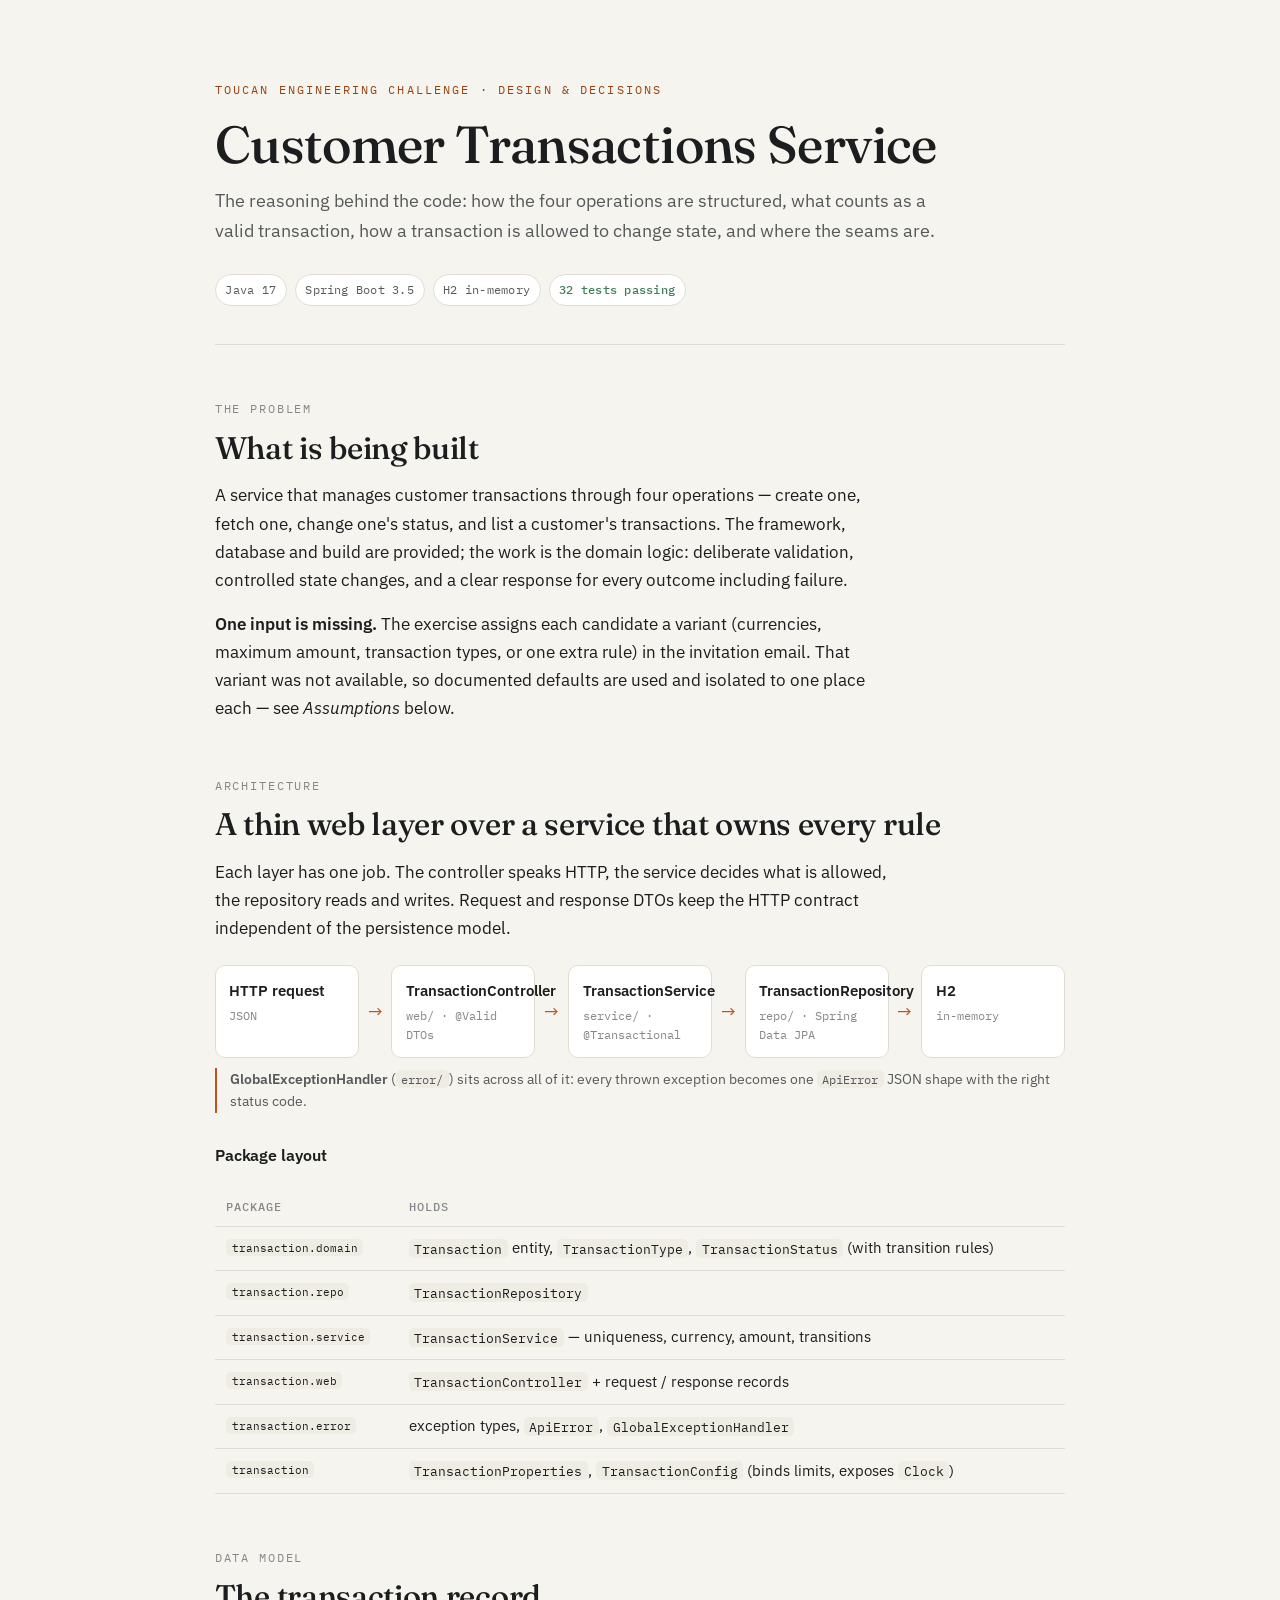
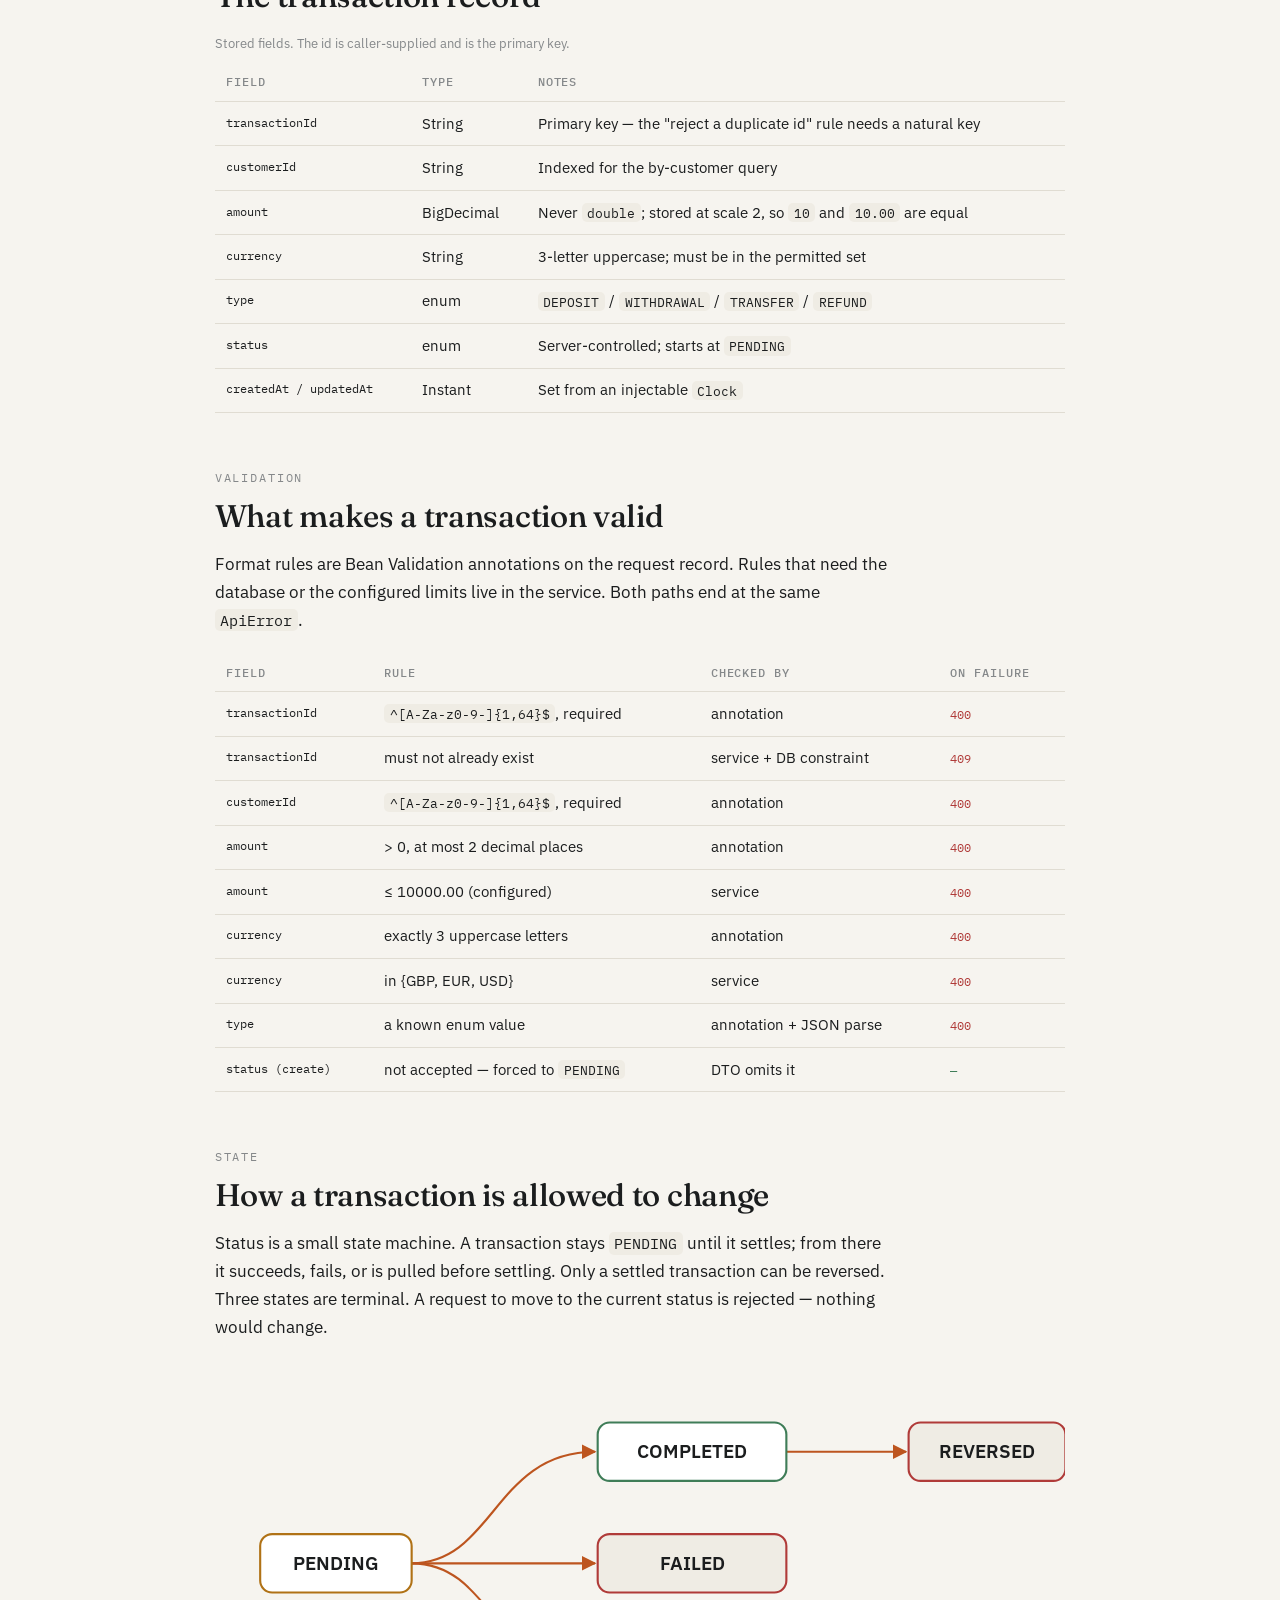
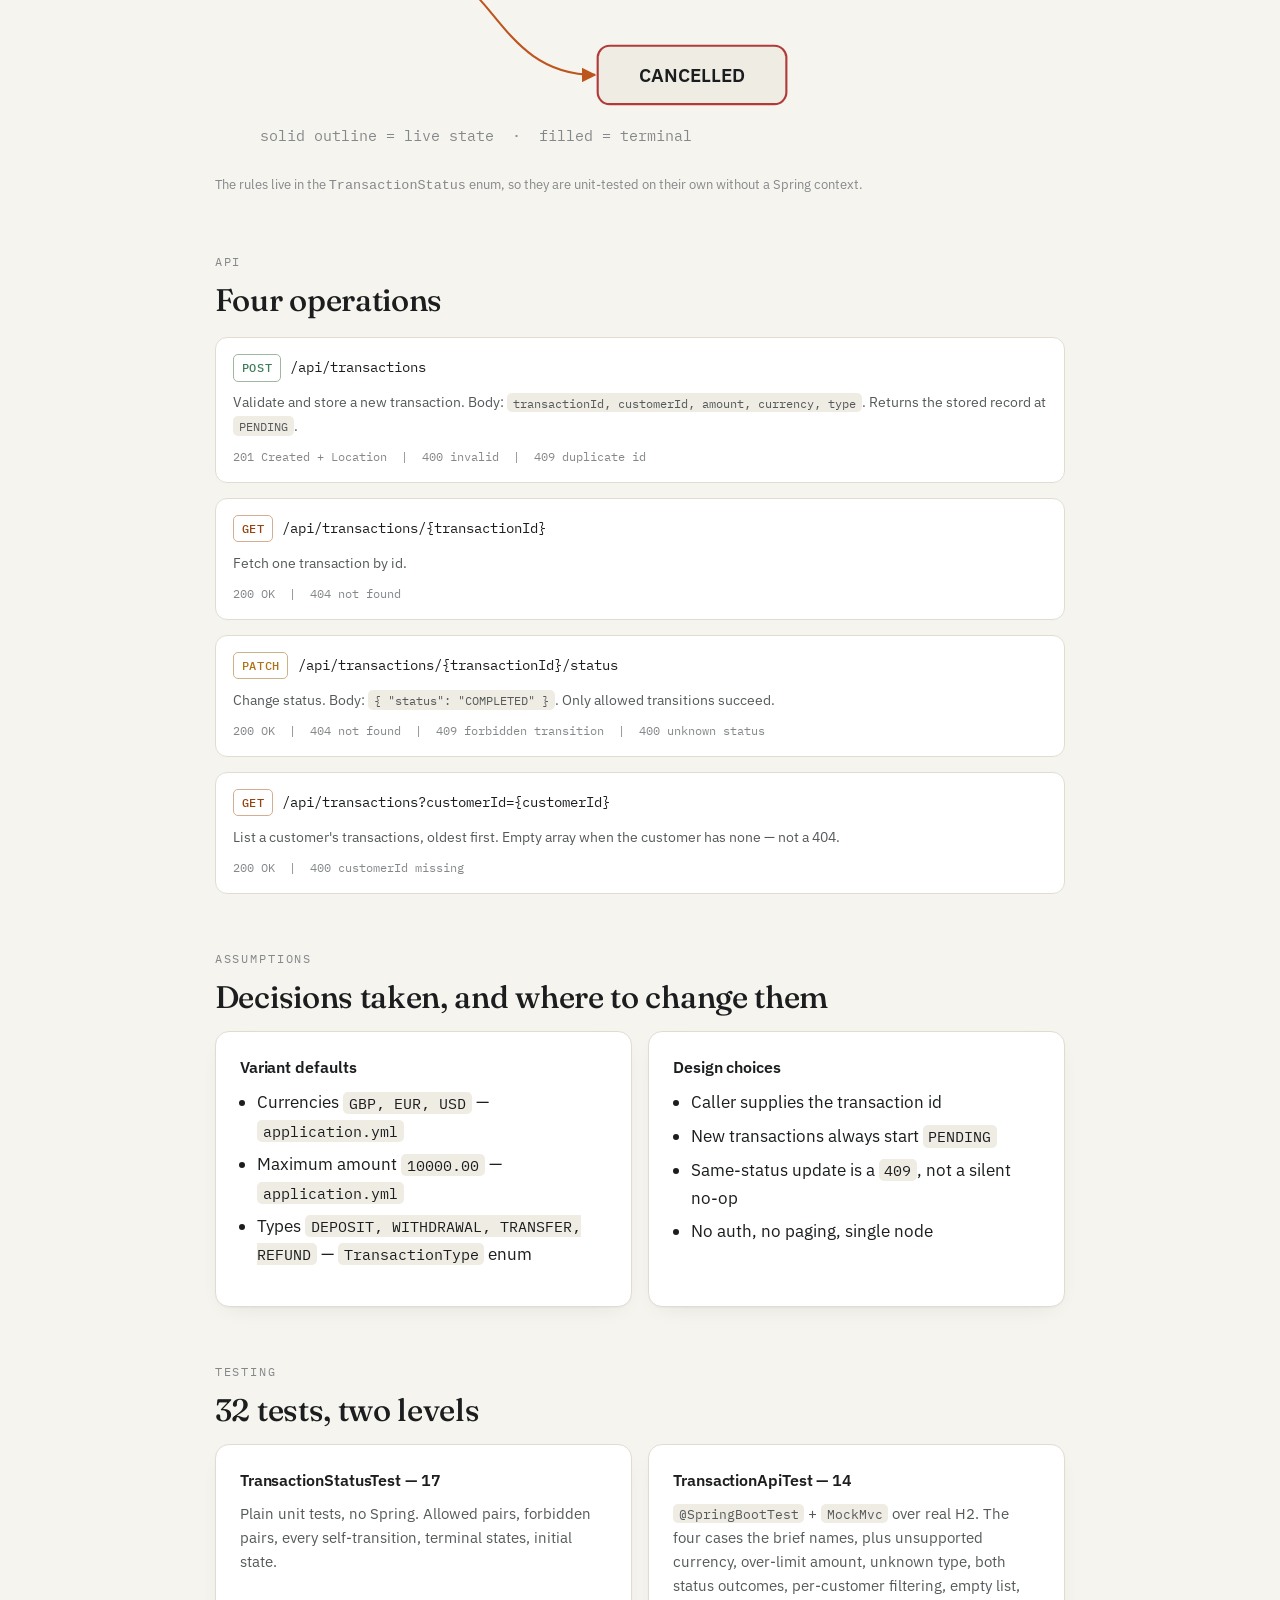
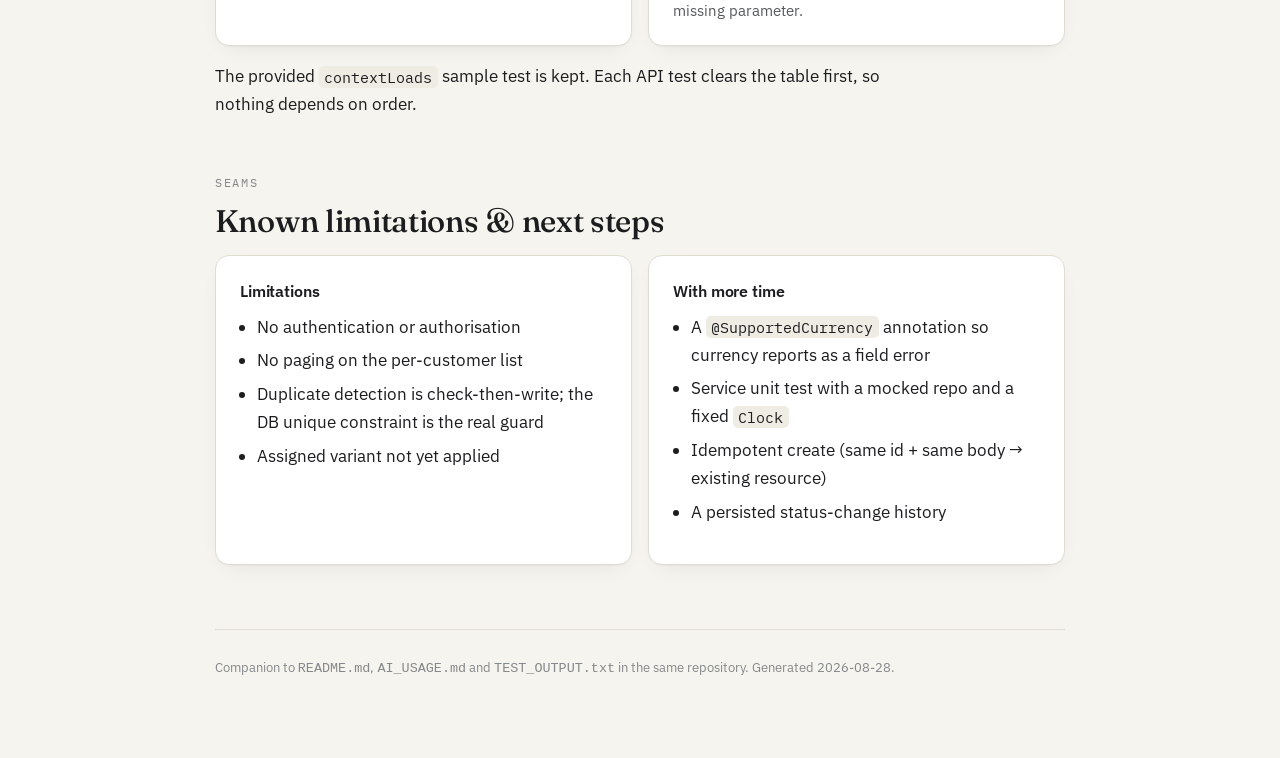
==== docs/design.html @ c04d8a2d "docs: README, AI usage disclosure, test output and design summary page Co-Authored-By: Claude Sonnet" ====
<!doctype html>
<html lang="en">
<head>
<meta charset="utf-8">
<meta name="viewport" content="width=device-width, initial-scale=1">
<title>Transactions Service Design</title>
<link rel="preconnect" href="https://fonts.googleapis.com">
<link rel="preconnect" href="https://fonts.gstatic.com" crossorigin>
<link rel="stylesheet" href="https://fonts.googleapis.com/css2?family=Fraunces:opsz,wght@9..144,400;9..144,500;9..144,600&family=IBM+Plex+Mono:wght@400;500&family=IBM+Plex+Sans:wght@400;500;600&display=swap">
<style>
  :root {
    --ground: #f6f4ef;
    --surface: #ffffff;
    --surface-sunk: #efece4;
    --ink: #1b1d1e;
    --ink-soft: #55595a;
    --ink-faint: #85888a;
    --hairline: #e0dcd2;
    --accent: #bd551f;
    --accent-ink: #97430f;
    --ok: #3f7d58;
    --warn: #b07216;
    --bad: #b03b39;
    --shadow: 0 1px 2px rgba(27, 29, 30, .04), 0 8px 24px -12px rgba(27, 29, 30, .12);
  }
  @media (prefers-color-scheme: dark) {
    :root:not([data-theme="light"]) {
      --ground: #151719;
      --surface: #1d2023;
      --surface-sunk: #212528;
      --ink: #e9e6e0;
      --ink-soft: #b0aca4;
      --ink-faint: #7f8286;
      --hairline: #2f3438;
      --accent: #e07a45;
      --accent-ink: #e69268;
      --ok: #6fb08a;
      --warn: #d3a24e;
      --bad: #d97572;
      --shadow: 0 1px 2px rgba(0, 0, 0, .3), 0 10px 30px -14px rgba(0, 0, 0, .5);
    }
  }
  :root[data-theme="dark"] {
    --ground: #151719;
    --surface: #1d2023;
    --surface-sunk: #212528;
    --ink: #e9e6e0;
    --ink-soft: #b0aca4;
    --ink-faint: #7f8286;
    --hairline: #2f3438;
    --accent: #e07a45;
    --accent-ink: #e69268;
    --ok: #6fb08a;
    --warn: #d3a24e;
    --bad: #d97572;
    --shadow: 0 1px 2px rgba(0, 0, 0, .3), 0 10px 30px -14px rgba(0, 0, 0, .5);
  }

  * { box-sizing: border-box; }
  html { -webkit-text-size-adjust: 100%; }
  body {
    margin: 0;
    background: var(--ground);
    color: var(--ink);
    font-family: "IBM Plex Sans", ui-sans-serif, system-ui, sans-serif;
    font-size: 17px;
    line-height: 1.65;
    -webkit-font-smoothing: antialiased;
  }

  .wrap { max-width: 940px; margin: 0 auto; padding: clamp(2rem, 1rem + 5vw, 5.5rem) clamp(1.1rem, .4rem + 3vw, 3rem) 5rem; }
  .measure { max-width: 68ch; }

  header.masthead { border-bottom: 1px solid var(--hairline); padding-bottom: 2.4rem; margin-bottom: 3rem; }
  .kicker {
    font-family: "IBM Plex Mono", ui-monospace, monospace;
    font-size: .74rem; letter-spacing: .18em; text-transform: uppercase;
    color: var(--accent-ink); margin: 0 0 1rem;
  }
  h1 {
    font-family: "Fraunces", Georgia, "Times New Roman", serif;
    font-weight: 500; font-optical-sizing: auto;
    font-size: clamp(2.1rem, 1.4rem + 3vw, 3.25rem);
    line-height: 1.08; letter-spacing: -.012em; text-wrap: balance;
    margin: 0 0 .9rem;
  }
  .standfirst { font-size: 1.12rem; color: var(--ink-soft); margin: 0; }

  .chips { display: flex; flex-wrap: wrap; gap: .5rem; margin-top: 1.8rem; }
  .chip {
    font-family: "IBM Plex Mono", ui-monospace, monospace;
    font-size: .76rem; letter-spacing: .02em;
    padding: .3rem .6rem; border: 1px solid var(--hairline); border-radius: 999px;
    color: var(--ink-soft); background: var(--surface);
  }
  .chip strong { color: var(--ok); font-weight: 500; }

  section { margin-top: 3.4rem; }
  .eyebrow {
    font-family: "IBM Plex Mono", ui-monospace, monospace;
    font-size: .72rem; letter-spacing: .16em; text-transform: uppercase;
    color: var(--ink-faint); margin: 0 0 .7rem;
  }
  h2 {
    font-family: "Fraunces", Georgia, serif; font-weight: 500;
    font-size: clamp(1.5rem, 1.2rem + 1.2vw, 1.95rem); line-height: 1.15;
    letter-spacing: -.01em; text-wrap: balance; margin: 0 0 1rem;
  }
  h3 {
    font-size: 1rem; font-weight: 600; margin: 1.8rem 0 .5rem;
    letter-spacing: -.005em;
  }
  p { margin: 0 0 1rem; }
  a { color: var(--accent-ink); text-underline-offset: 2px; }
  strong { font-weight: 600; }

  .card {
    background: var(--surface); border: 1px solid var(--hairline);
    border-radius: 14px; padding: 1.4rem 1.5rem; box-shadow: var(--shadow);
  }
  .grid { display: grid; gap: 1rem; }
  @media (min-width: 620px) { .grid.two { grid-template-columns: 1fr 1fr; } }

  /* flow diagram */
  .flow { display: flex; flex-wrap: wrap; align-items: stretch; gap: .55rem; margin: 1.4rem 0 .4rem; }
  .flow .node {
    flex: 1 1 130px; background: var(--surface); border: 1px solid var(--hairline);
    border-radius: 10px; padding: .8rem .85rem; min-width: 0;
  }
  .flow .node .n-label { font-weight: 600; font-size: .93rem; }
  .flow .node .n-sub {
    font-family: "IBM Plex Mono", monospace; font-size: .72rem;
    color: var(--ink-faint); margin-top: .2rem; word-break: break-word;
  }
  .flow .arrow { align-self: center; color: var(--accent); font-size: 1.1rem; flex: 0 0 auto; }
  .aside-note {
    margin-top: .6rem; font-size: .86rem; color: var(--ink-soft);
    border-left: 2px solid var(--accent); padding-left: .8rem;
  }

  figure { margin: 1.4rem 0 0; }
  figcaption { font-size: .84rem; color: var(--ink-faint); margin-top: .7rem; }
  .diagram-scroll { overflow-x: auto; }
  svg.diagram { display: block; width: 100%; min-width: 520px; height: auto; }
  svg.diagram text {
    font-family: "IBM Plex Sans", sans-serif; fill: var(--ink);
  }
  svg.diagram .mono {
    font-family: "IBM Plex Mono", monospace; fill: var(--ink-faint); font-size: 11px;
  }

  .tbl-scroll { overflow-x: auto; margin: 1.2rem 0; }
  table { border-collapse: collapse; width: 100%; font-size: .92rem; min-width: 460px; }
  caption { text-align: left; color: var(--ink-faint); font-size: .82rem; margin-bottom: .5rem; }
  th, td { text-align: left; padding: .6rem .7rem; border-bottom: 1px solid var(--hairline); vertical-align: top; }
  thead th {
    font-family: "IBM Plex Mono", monospace; font-size: .72rem; letter-spacing: .08em;
    text-transform: uppercase; color: var(--ink-faint); font-weight: 500;
  }
  td code, p code, li code {
    font-family: "IBM Plex Mono", monospace; font-size: .86em;
    background: var(--surface-sunk); padding: .1rem .35rem; border-radius: 5px;
  }
  .tag { font-family: "IBM Plex Mono", monospace; font-size: .78rem; white-space: nowrap; }
  .tag.ok { color: var(--ok); }
  .tag.warn { color: var(--warn); }
  .tag.bad { color: var(--bad); }

  .endpoints { display: grid; gap: .9rem; margin-top: 1.2rem; }
  .endpoint { background: var(--surface); border: 1px solid var(--hairline); border-radius: 12px; padding: 1rem 1.1rem; }
  .endpoint .line { display: flex; align-items: baseline; gap: .6rem; flex-wrap: wrap; }
  .method {
    font-family: "IBM Plex Mono", monospace; font-size: .72rem; font-weight: 500;
    letter-spacing: .06em; padding: .2rem .45rem; border-radius: 5px;
    border: 1px solid var(--hairline); color: var(--ink-soft);
  }
  .method.post { color: var(--ok); border-color: color-mix(in srgb, var(--ok) 40%, var(--hairline)); }
  .method.get { color: var(--accent-ink); border-color: color-mix(in srgb, var(--accent) 35%, var(--hairline)); }
  .method.patch { color: var(--warn); border-color: color-mix(in srgb, var(--warn) 40%, var(--hairline)); }
  .path { font-family: "IBM Plex Mono", monospace; font-size: .9rem; }
  .endpoint p { margin: .55rem 0 0; font-size: .9rem; color: var(--ink-soft); }
  .codes { margin-top: .5rem; font-family: "IBM Plex Mono", monospace; font-size: .78rem; color: var(--ink-faint); }

  ul.clean { margin: .4rem 0 1rem; padding-left: 1.1rem; }
  ul.clean li { margin: .35rem 0; }

  footer { margin-top: 4rem; padding-top: 1.6rem; border-top: 1px solid var(--hairline); font-size: .84rem; color: var(--ink-faint); }

  @media (prefers-reduced-motion: no-preference) {
    section, header.masthead > * { animation: rise .5s cubic-bezier(.2, .7, .3, 1) both; }
    header.masthead > *:nth-child(2) { animation-delay: .04s; }
    header.masthead > *:nth-child(3) { animation-delay: .08s; }
    header.masthead > *:nth-child(4) { animation-delay: .12s; }
    @keyframes rise { from { opacity: 0; transform: translateY(8px); } to { opacity: 1; transform: none; } }
  }
</style>
</head>
<body>
<div class="wrap">

  <header class="masthead">
    <p class="kicker">Toucan Engineering Challenge &middot; Design &amp; decisions</p>
    <h1>Customer Transactions Service</h1>
    <p class="standfirst measure">The reasoning behind the code: how the four operations are structured, what counts as a valid transaction, how a transaction is allowed to change state, and where the seams are.</p>
    <div class="chips">
      <span class="chip">Java 17</span>
      <span class="chip">Spring Boot 3.5</span>
      <span class="chip">H2 in-memory</span>
      <span class="chip"><strong>32 tests passing</strong></span>
    </div>
  </header>

  <section>
    <p class="eyebrow">The problem</p>
    <h2>What is being built</h2>
    <p class="measure">A service that manages customer transactions through four operations &mdash; create one, fetch one, change one's status, and list a customer's transactions. The framework, database and build are provided; the work is the domain logic: deliberate validation, controlled state changes, and a clear response for every outcome including failure.</p>
    <p class="measure"><strong>One input is missing.</strong> The exercise assigns each candidate a variant (currencies, maximum amount, transaction types, or one extra rule) in the invitation email. That variant was not available, so documented defaults are used and isolated to one place each &mdash; see <em>Assumptions</em> below.</p>
  </section>

  <section>
    <p class="eyebrow">Architecture</p>
    <h2>A thin web layer over a service that owns every rule</h2>
    <p class="measure">Each layer has one job. The controller speaks HTTP, the service decides what is allowed, the repository reads and writes. Request and response DTOs keep the HTTP contract independent of the persistence model.</p>

    <div class="flow">
      <div class="node"><div class="n-label">HTTP request</div><div class="n-sub">JSON</div></div>
      <div class="arrow">&rarr;</div>
      <div class="node"><div class="n-label">TransactionController</div><div class="n-sub">web/ &middot; @Valid DTOs</div></div>
      <div class="arrow">&rarr;</div>
      <div class="node"><div class="n-label">TransactionService</div><div class="n-sub">service/ &middot; @Transactional</div></div>
      <div class="arrow">&rarr;</div>
      <div class="node"><div class="n-label">TransactionRepository</div><div class="n-sub">repo/ &middot; Spring Data JPA</div></div>
      <div class="arrow">&rarr;</div>
      <div class="node"><div class="n-label">H2</div><div class="n-sub">in-memory</div></div>
    </div>
    <p class="aside-note"><strong>GlobalExceptionHandler</strong> (<code>error/</code>) sits across all of it: every thrown exception becomes one <code>ApiError</code> JSON shape with the right status code.</p>

    <h3>Package layout</h3>
    <div class="tbl-scroll">
      <table>
        <thead><tr><th>Package</th><th>Holds</th></tr></thead>
        <tbody>
          <tr><td class="tag"><code>transaction.domain</code></td><td><code>Transaction</code> entity, <code>TransactionType</code>, <code>TransactionStatus</code> (with transition rules)</td></tr>
          <tr><td class="tag"><code>transaction.repo</code></td><td><code>TransactionRepository</code></td></tr>
          <tr><td class="tag"><code>transaction.service</code></td><td><code>TransactionService</code> &mdash; uniqueness, currency, amount, transitions</td></tr>
          <tr><td class="tag"><code>transaction.web</code></td><td><code>TransactionController</code> + request / response records</td></tr>
          <tr><td class="tag"><code>transaction.error</code></td><td>exception types, <code>ApiError</code>, <code>GlobalExceptionHandler</code></td></tr>
          <tr><td class="tag"><code>transaction</code></td><td><code>TransactionProperties</code>, <code>TransactionConfig</code> (binds limits, exposes <code>Clock</code>)</td></tr>
        </tbody>
      </table>
    </div>
  </section>

  <section>
    <p class="eyebrow">Data model</p>
    <h2>The transaction record</h2>
    <div class="tbl-scroll">
      <table>
        <caption>Stored fields. The id is caller-supplied and is the primary key.</caption>
        <thead><tr><th>Field</th><th>Type</th><th>Notes</th></tr></thead>
        <tbody>
          <tr><td class="tag">transactionId</td><td>String</td><td>Primary key &mdash; the "reject a duplicate id" rule needs a natural key</td></tr>
          <tr><td class="tag">customerId</td><td>String</td><td>Indexed for the by-customer query</td></tr>
          <tr><td class="tag">amount</td><td>BigDecimal</td><td>Never <code>double</code>; stored at scale 2, so <code>10</code> and <code>10.00</code> are equal</td></tr>
          <tr><td class="tag">currency</td><td>String</td><td>3-letter uppercase; must be in the permitted set</td></tr>
          <tr><td class="tag">type</td><td>enum</td><td><code>DEPOSIT</code> / <code>WITHDRAWAL</code> / <code>TRANSFER</code> / <code>REFUND</code></td></tr>
          <tr><td class="tag">status</td><td>enum</td><td>Server-controlled; starts at <code>PENDING</code></td></tr>
          <tr><td class="tag">createdAt / updatedAt</td><td>Instant</td><td>Set from an injectable <code>Clock</code></td></tr>
        </tbody>
      </table>
    </div>
  </section>

  <section>
    <p class="eyebrow">Validation</p>
    <h2>What makes a transaction valid</h2>
    <p class="measure">Format rules are Bean Validation annotations on the request record. Rules that need the database or the configured limits live in the service. Both paths end at the same <code>ApiError</code>.</p>
    <div class="tbl-scroll">
      <table>
        <thead><tr><th>Field</th><th>Rule</th><th>Checked by</th><th>On failure</th></tr></thead>
        <tbody>
          <tr><td class="tag">transactionId</td><td><code>^[A-Za-z0-9-]{1,64}$</code>, required</td><td>annotation</td><td><span class="tag bad">400</span></td></tr>
          <tr><td class="tag">transactionId</td><td>must not already exist</td><td>service + DB constraint</td><td><span class="tag bad">409</span></td></tr>
          <tr><td class="tag">customerId</td><td><code>^[A-Za-z0-9-]{1,64}$</code>, required</td><td>annotation</td><td><span class="tag bad">400</span></td></tr>
          <tr><td class="tag">amount</td><td>&gt; 0, at most 2 decimal places</td><td>annotation</td><td><span class="tag bad">400</span></td></tr>
          <tr><td class="tag">amount</td><td>&le; 10000.00 (configured)</td><td>service</td><td><span class="tag bad">400</span></td></tr>
          <tr><td class="tag">currency</td><td>exactly 3 uppercase letters</td><td>annotation</td><td><span class="tag bad">400</span></td></tr>
          <tr><td class="tag">currency</td><td>in {GBP, EUR, USD}</td><td>service</td><td><span class="tag bad">400</span></td></tr>
          <tr><td class="tag">type</td><td>a known enum value</td><td>annotation + JSON parse</td><td><span class="tag bad">400</span></td></tr>
          <tr><td class="tag">status (create)</td><td>not accepted &mdash; forced to <code>PENDING</code></td><td>DTO omits it</td><td><span class="tag ok">&mdash;</span></td></tr>
        </tbody>
      </table>
    </div>
  </section>

  <section>
    <p class="eyebrow">State</p>
    <h2>How a transaction is allowed to change</h2>
    <p class="measure">Status is a small state machine. A transaction stays <code>PENDING</code> until it settles; from there it succeeds, fails, or is pulled before settling. Only a settled transaction can be reversed. Three states are terminal. A request to move to the current status is rejected &mdash; nothing would change.</p>

    <figure>
      <div class="diagram-scroll">
        <svg class="diagram" viewBox="0 0 640 300" role="img" aria-label="State diagram: PENDING moves to COMPLETED, FAILED or CANCELLED. COMPLETED moves to REVERSED. FAILED, CANCELLED and REVERSED are terminal.">
          <defs>
            <marker id="ah" viewBox="0 0 10 10" refX="9" refY="5" markerWidth="7" markerHeight="7" orient="auto-start-reverse">
              <path d="M0,0 L10,5 L0,10 z" fill="var(--accent)"></path>
            </marker>
          </defs>
          <g fill="none" stroke="var(--accent)" stroke-width="1.6" marker-end="url(#ah)">
            <path d="M148,150 C210,150 210,66 286,66"></path>
            <path d="M148,150 L286,150"></path>
            <path d="M148,150 C210,150 210,234 286,234"></path>
            <path d="M430,66 L520,66"></path>
          </g>
          <g>
            <rect x="34" y="128" width="114" height="44" rx="9" fill="var(--surface)" stroke="var(--warn)" stroke-width="1.6"></rect>
            <text x="91" y="155" text-anchor="middle" font-weight="600" font-size="14">PENDING</text>

            <rect x="288" y="44" width="142" height="44" rx="9" fill="var(--surface)" stroke="var(--ok)" stroke-width="1.6"></rect>
            <text x="359" y="71" text-anchor="middle" font-weight="600" font-size="14">COMPLETED</text>

            <rect x="288" y="128" width="142" height="44" rx="9" fill="var(--surface-sunk)" stroke="var(--bad)" stroke-width="1.6"></rect>
            <text x="359" y="155" text-anchor="middle" font-weight="600" font-size="14">FAILED</text>

            <rect x="288" y="212" width="142" height="44" rx="9" fill="var(--surface-sunk)" stroke="var(--bad)" stroke-width="1.6"></rect>
            <text x="359" y="239" text-anchor="middle" font-weight="600" font-size="14">CANCELLED</text>

            <rect x="522" y="44" width="118" height="44" rx="9" fill="var(--surface-sunk)" stroke="var(--bad)" stroke-width="1.6"></rect>
            <text x="581" y="71" text-anchor="middle" font-weight="600" font-size="14">REVERSED</text>
          </g>
          <text class="mono" x="34" y="284">solid outline = live state &nbsp;&middot;&nbsp; filled = terminal</text>
        </svg>
      </div>
      <figcaption>The rules live in the <code>TransactionStatus</code> enum, so they are unit-tested on their own without a Spring context.</figcaption>
    </figure>
  </section>

  <section>
    <p class="eyebrow">API</p>
    <h2>Four operations</h2>
    <div class="endpoints">
      <div class="endpoint">
        <div class="line"><span class="method post">POST</span><span class="path">/api/transactions</span></div>
        <p>Validate and store a new transaction. Body: <code>transactionId, customerId, amount, currency, type</code>. Returns the stored record at <code>PENDING</code>.</p>
        <div class="codes">201 Created + Location &nbsp;|&nbsp; 400 invalid &nbsp;|&nbsp; 409 duplicate id</div>
      </div>
      <div class="endpoint">
        <div class="line"><span class="method get">GET</span><span class="path">/api/transactions/{transactionId}</span></div>
        <p>Fetch one transaction by id.</p>
        <div class="codes">200 OK &nbsp;|&nbsp; 404 not found</div>
      </div>
      <div class="endpoint">
        <div class="line"><span class="method patch">PATCH</span><span class="path">/api/transactions/{transactionId}/status</span></div>
        <p>Change status. Body: <code>{ "status": "COMPLETED" }</code>. Only allowed transitions succeed.</p>
        <div class="codes">200 OK &nbsp;|&nbsp; 404 not found &nbsp;|&nbsp; 409 forbidden transition &nbsp;|&nbsp; 400 unknown status</div>
      </div>
      <div class="endpoint">
        <div class="line"><span class="method get">GET</span><span class="path">/api/transactions?customerId={customerId}</span></div>
        <p>List a customer's transactions, oldest first. Empty array when the customer has none &mdash; not a 404.</p>
        <div class="codes">200 OK &nbsp;|&nbsp; 400 customerId missing</div>
      </div>
    </div>
  </section>

  <section>
    <p class="eyebrow">Assumptions</p>
    <h2>Decisions taken, and where to change them</h2>
    <div class="grid two">
      <div class="card">
        <h3 style="margin-top:0">Variant defaults</h3>
        <ul class="clean">
          <li>Currencies <code>GBP, EUR, USD</code> &mdash; <code>application.yml</code></li>
          <li>Maximum amount <code>10000.00</code> &mdash; <code>application.yml</code></li>
          <li>Types <code>DEPOSIT, WITHDRAWAL, TRANSFER, REFUND</code> &mdash; <code>TransactionType</code> enum</li>
        </ul>
      </div>
      <div class="card">
        <h3 style="margin-top:0">Design choices</h3>
        <ul class="clean">
          <li>Caller supplies the transaction id</li>
          <li>New transactions always start <code>PENDING</code></li>
          <li>Same-status update is a <code>409</code>, not a silent no-op</li>
          <li>No auth, no paging, single node</li>
        </ul>
      </div>
    </div>
  </section>

  <section>
    <p class="eyebrow">Testing</p>
    <h2>32 tests, two levels</h2>
    <div class="grid two">
      <div class="card">
        <h3 style="margin-top:0">TransactionStatusTest &mdash; 17</h3>
        <p style="margin:0;color:var(--ink-soft);font-size:.92rem">Plain unit tests, no Spring. Allowed pairs, forbidden pairs, every self-transition, terminal states, initial state.</p>
      </div>
      <div class="card">
        <h3 style="margin-top:0">TransactionApiTest &mdash; 14</h3>
        <p style="margin:0;color:var(--ink-soft);font-size:.92rem"><code>@SpringBootTest</code> + <code>MockMvc</code> over real H2. The four cases the brief names, plus unsupported currency, over-limit amount, unknown type, both status outcomes, per-customer filtering, empty list, missing parameter.</p>
      </div>
    </div>
    <p class="measure" style="margin-top:1rem">The provided <code>contextLoads</code> sample test is kept. Each API test clears the table first, so nothing depends on order.</p>
  </section>

  <section>
    <p class="eyebrow">Seams</p>
    <h2>Known limitations &amp; next steps</h2>
    <div class="grid two">
      <div class="card">
        <h3 style="margin-top:0">Limitations</h3>
        <ul class="clean">
          <li>No authentication or authorisation</li>
          <li>No paging on the per-customer list</li>
          <li>Duplicate detection is check-then-write; the DB unique constraint is the real guard</li>
          <li>Assigned variant not yet applied</li>
        </ul>
      </div>
      <div class="card">
        <h3 style="margin-top:0">With more time</h3>
        <ul class="clean">
          <li>A <code>@SupportedCurrency</code> annotation so currency reports as a field error</li>
          <li>Service unit test with a mocked repo and a fixed <code>Clock</code></li>
          <li>Idempotent create (same id + same body &rarr; existing resource)</li>
          <li>A persisted status-change history</li>
        </ul>
      </div>
    </div>
  </section>

  <footer>
    Companion to <code>README.md</code>, <code>AI_USAGE.md</code> and <code>TEST_OUTPUT.txt</code> in the same repository. Generated 2026-08-28.
  </footer>

</div>
</body>
</html>
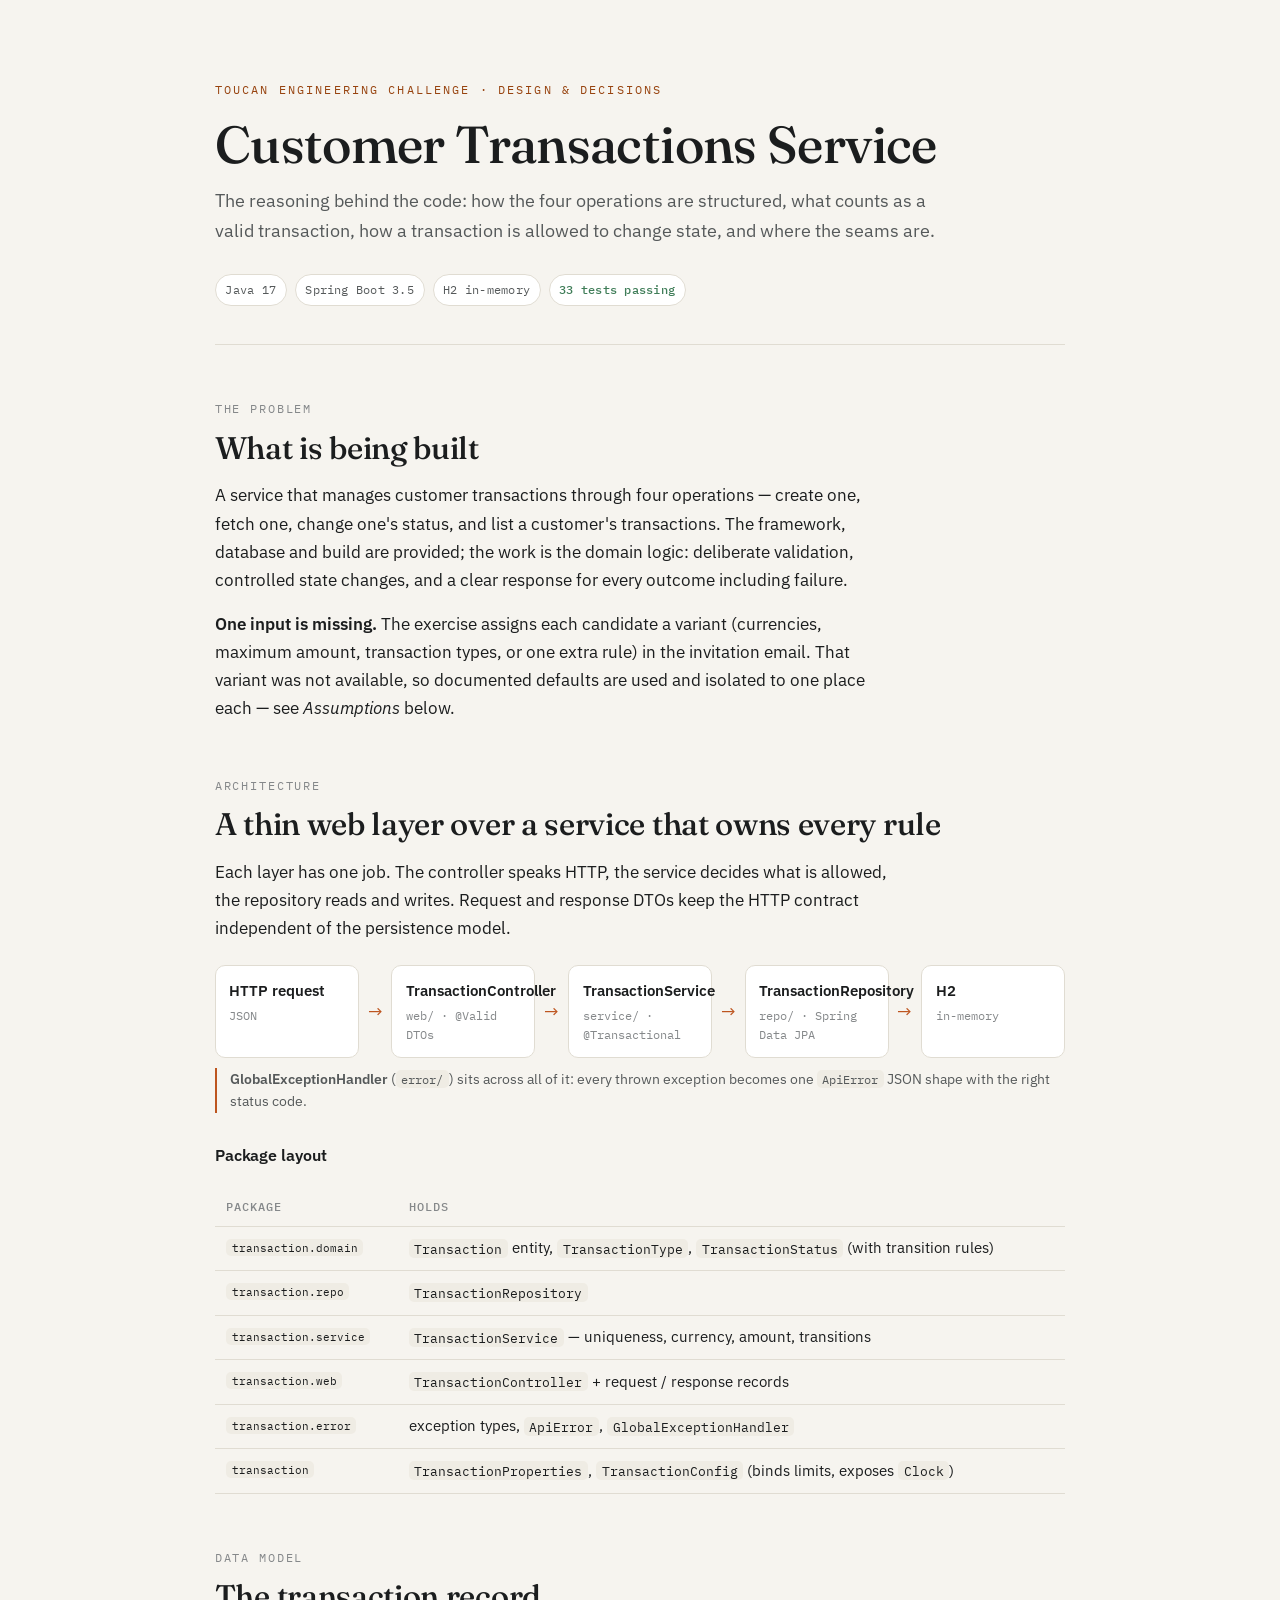
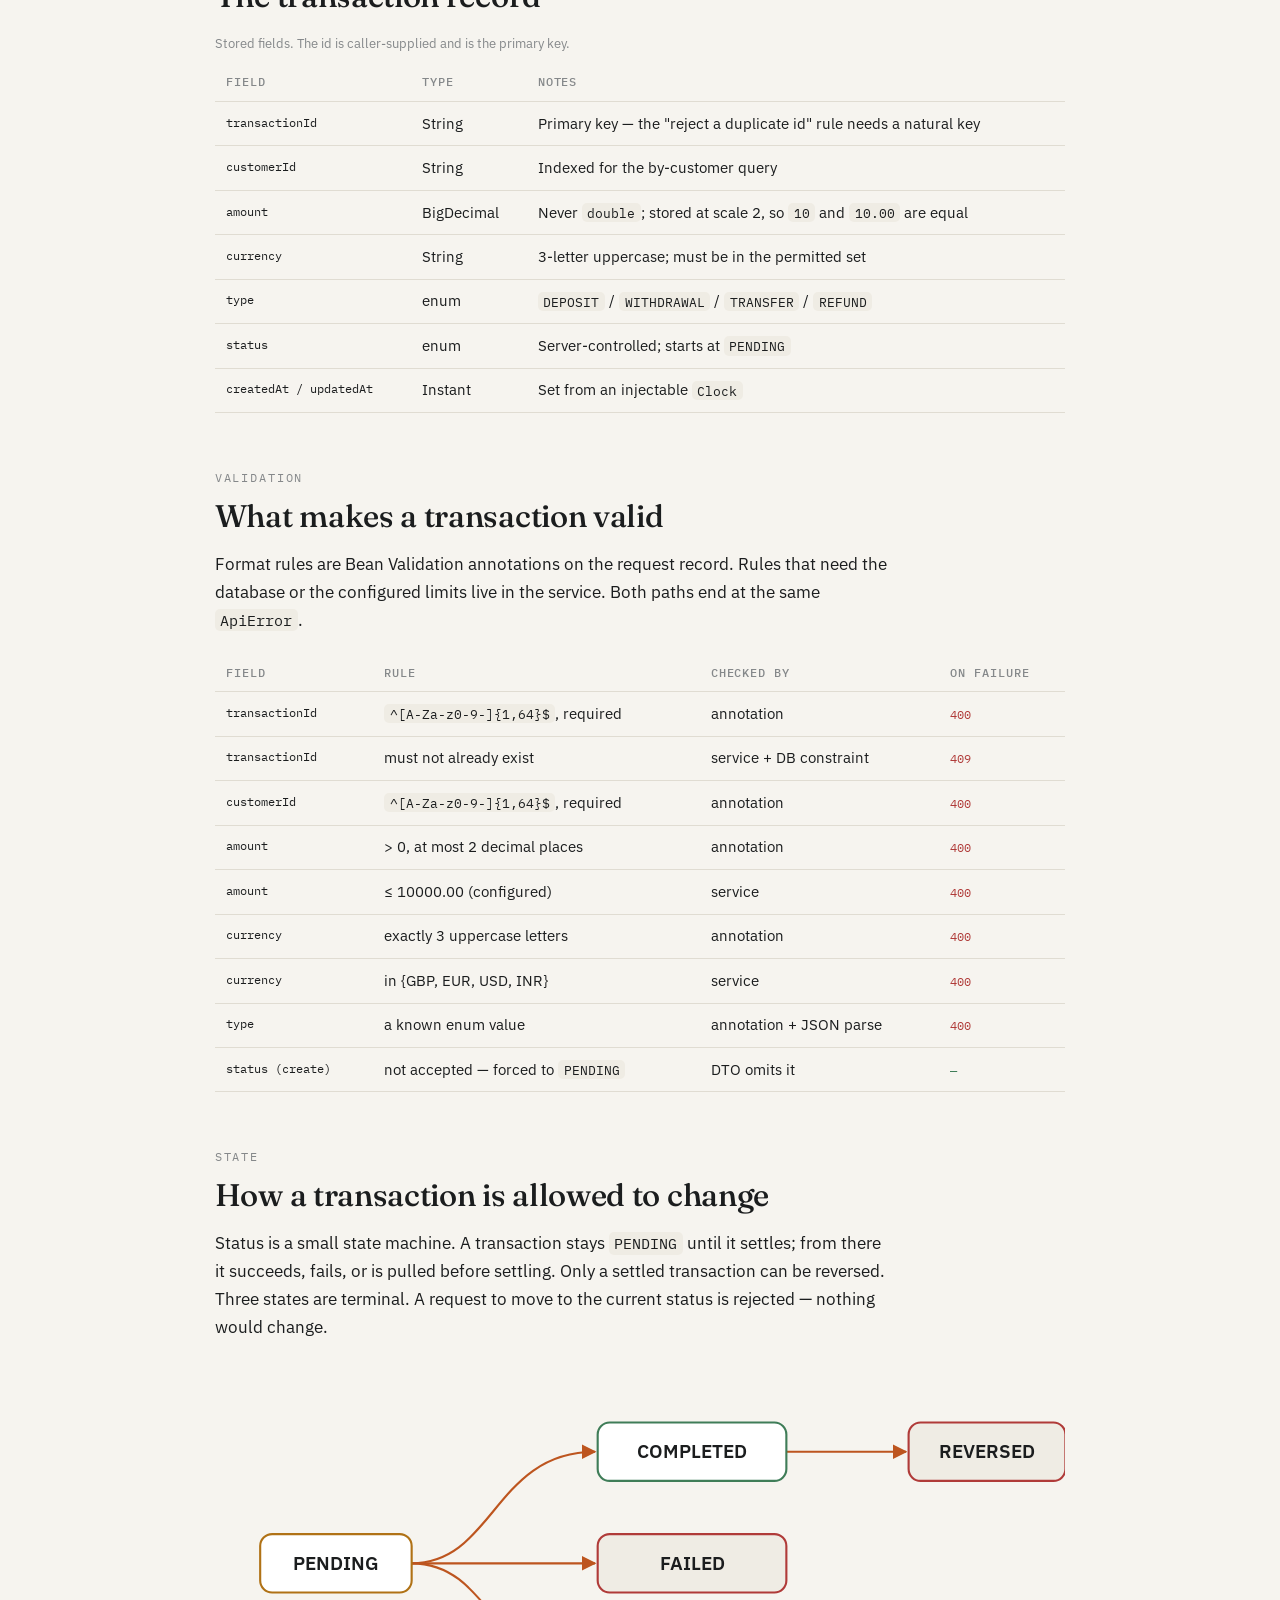
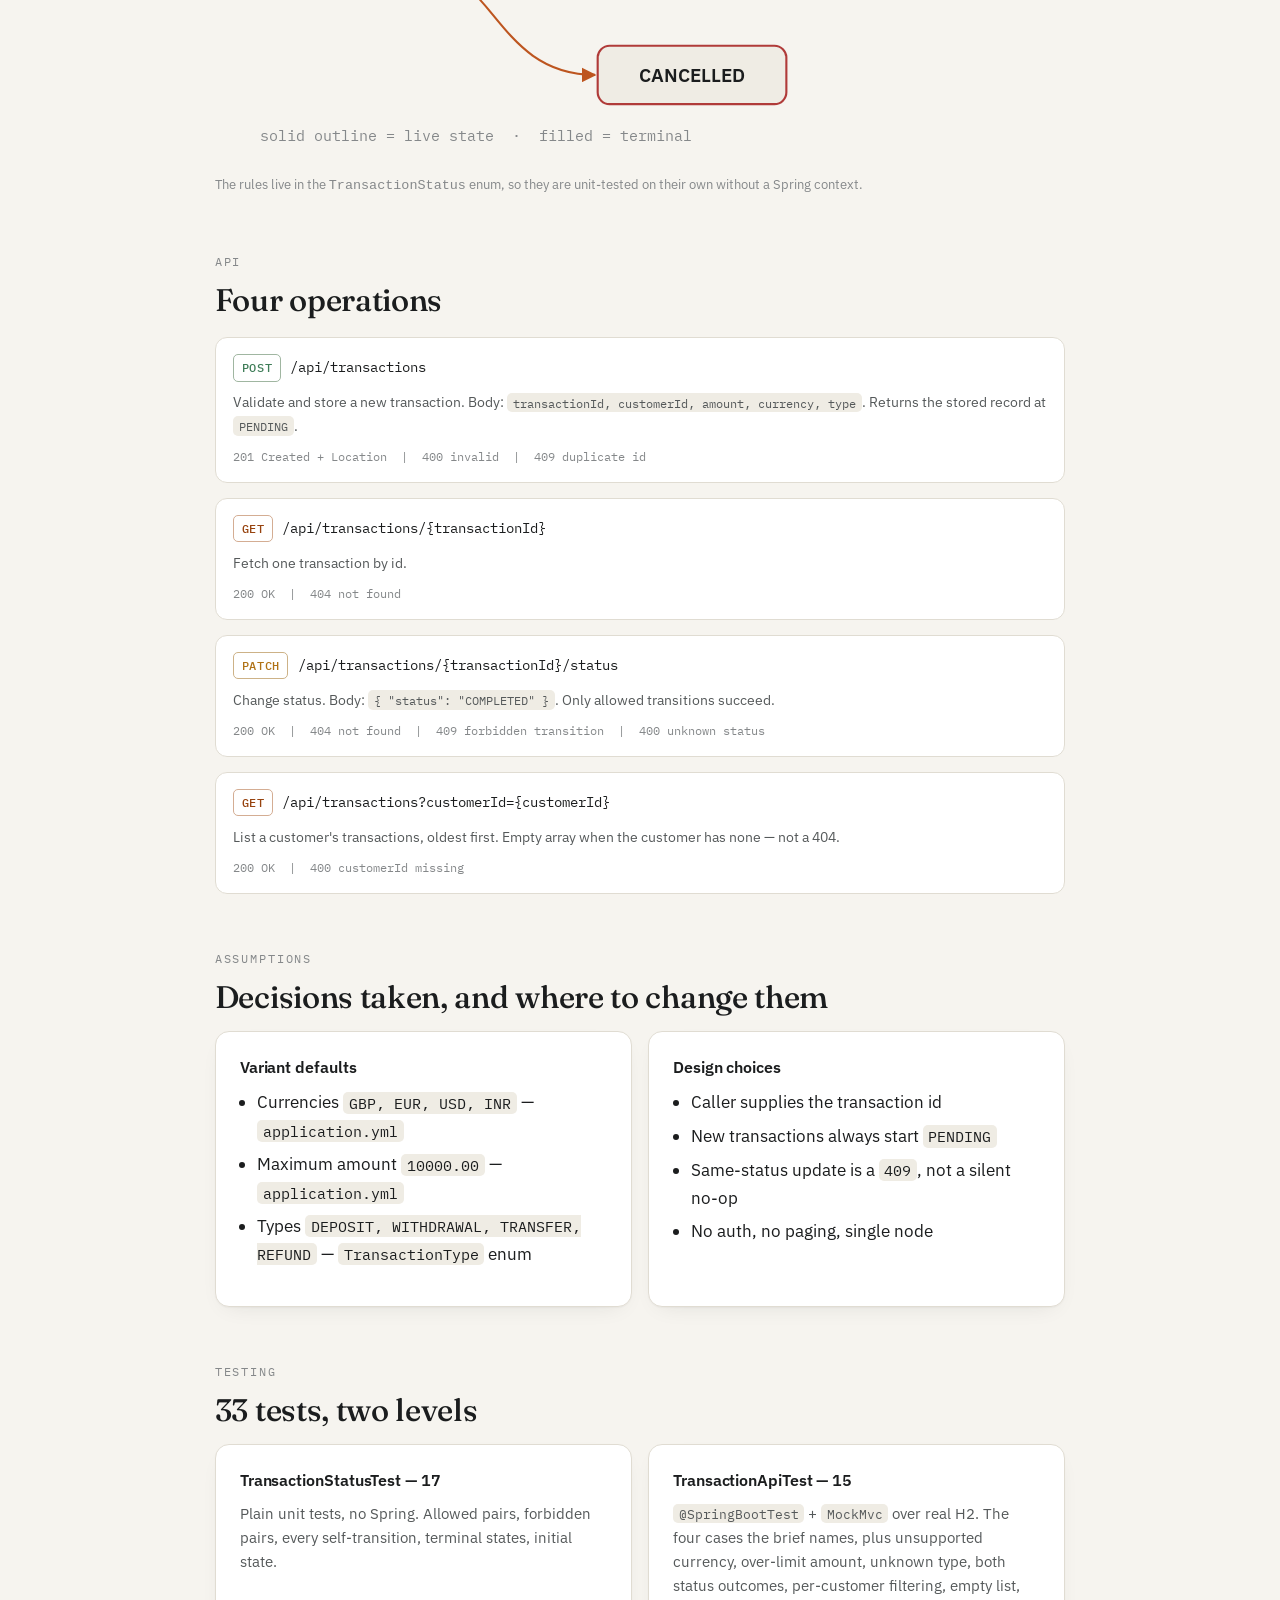
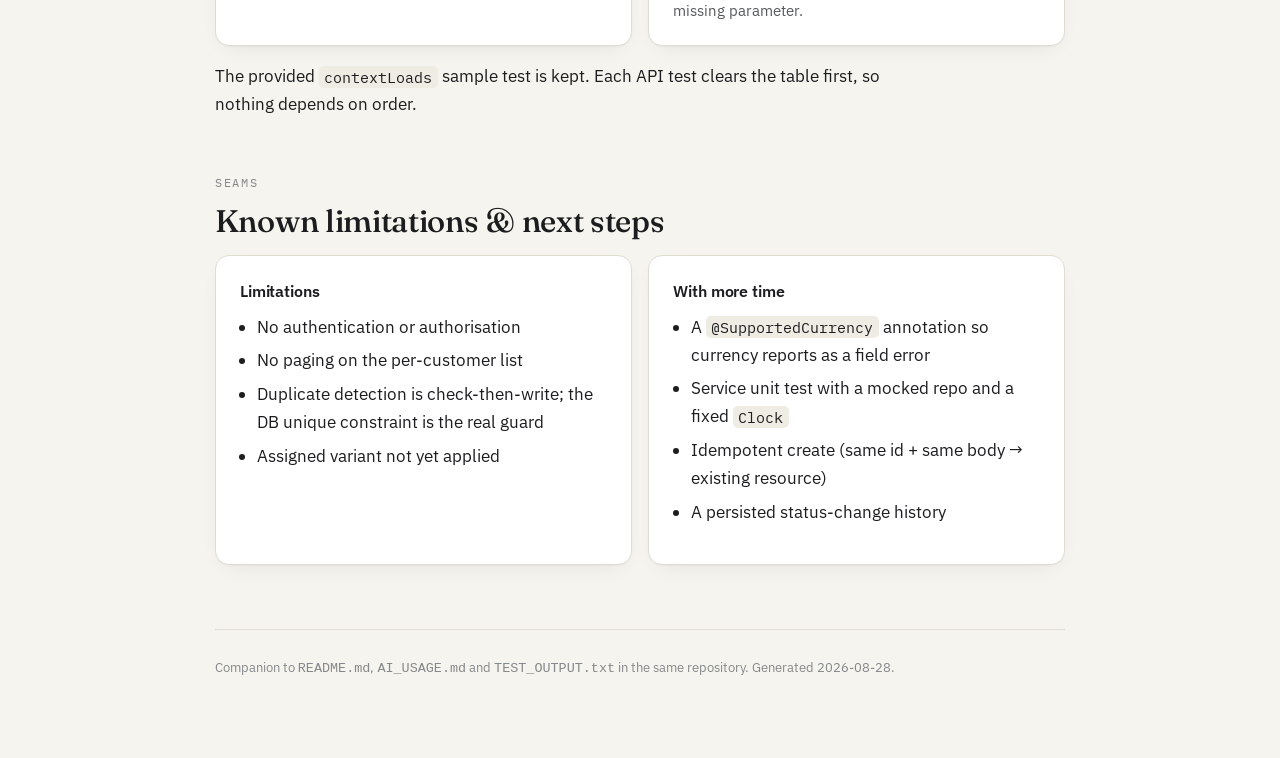
==== commit 3a56122e: "feat: add INR to the permitted currencies Updates application.yml, the web console currency list, th" ====
--- a/docs/design.html
+++ b/docs/design.html
@@ -206,7 +206,7 @@
       <span class="chip">Java 17</span>
       <span class="chip">Spring Boot 3.5</span>
       <span class="chip">H2 in-memory</span>
-      <span class="chip"><strong>32 tests passing</strong></span>
+      <span class="chip"><strong>33 tests passing</strong></span>
     </div>
   </header>
 
@@ -285,7 +285,7 @@
           <tr><td class="tag">amount</td><td>&gt; 0, at most 2 decimal places</td><td>annotation</td><td><span class="tag bad">400</span></td></tr>
           <tr><td class="tag">amount</td><td>&le; 10000.00 (configured)</td><td>service</td><td><span class="tag bad">400</span></td></tr>
           <tr><td class="tag">currency</td><td>exactly 3 uppercase letters</td><td>annotation</td><td><span class="tag bad">400</span></td></tr>
-          <tr><td class="tag">currency</td><td>in {GBP, EUR, USD}</td><td>service</td><td><span class="tag bad">400</span></td></tr>
+          <tr><td class="tag">currency</td><td>in {GBP, EUR, USD, INR}</td><td>service</td><td><span class="tag bad">400</span></td></tr>
           <tr><td class="tag">type</td><td>a known enum value</td><td>annotation + JSON parse</td><td><span class="tag bad">400</span></td></tr>
           <tr><td class="tag">status (create)</td><td>not accepted &mdash; forced to <code>PENDING</code></td><td>DTO omits it</td><td><span class="tag ok">&mdash;</span></td></tr>
         </tbody>
@@ -369,7 +369,7 @@
       <div class="card">
         <h3 style="margin-top:0">Variant defaults</h3>
         <ul class="clean">
-          <li>Currencies <code>GBP, EUR, USD</code> &mdash; <code>application.yml</code></li>
+          <li>Currencies <code>GBP, EUR, USD, INR</code> &mdash; <code>application.yml</code></li>
           <li>Maximum amount <code>10000.00</code> &mdash; <code>application.yml</code></li>
           <li>Types <code>DEPOSIT, WITHDRAWAL, TRANSFER, REFUND</code> &mdash; <code>TransactionType</code> enum</li>
         </ul>
@@ -388,14 +388,14 @@
 
   <section>
     <p class="eyebrow">Testing</p>
-    <h2>32 tests, two levels</h2>
+    <h2>33 tests, two levels</h2>
     <div class="grid two">
       <div class="card">
         <h3 style="margin-top:0">TransactionStatusTest &mdash; 17</h3>
         <p style="margin:0;color:var(--ink-soft);font-size:.92rem">Plain unit tests, no Spring. Allowed pairs, forbidden pairs, every self-transition, terminal states, initial state.</p>
       </div>
       <div class="card">
-        <h3 style="margin-top:0">TransactionApiTest &mdash; 14</h3>
+        <h3 style="margin-top:0">TransactionApiTest &mdash; 15</h3>
         <p style="margin:0;color:var(--ink-soft);font-size:.92rem"><code>@SpringBootTest</code> + <code>MockMvc</code> over real H2. The four cases the brief names, plus unsupported currency, over-limit amount, unknown type, both status outcomes, per-customer filtering, empty list, missing parameter.</p>
       </div>
     </div>
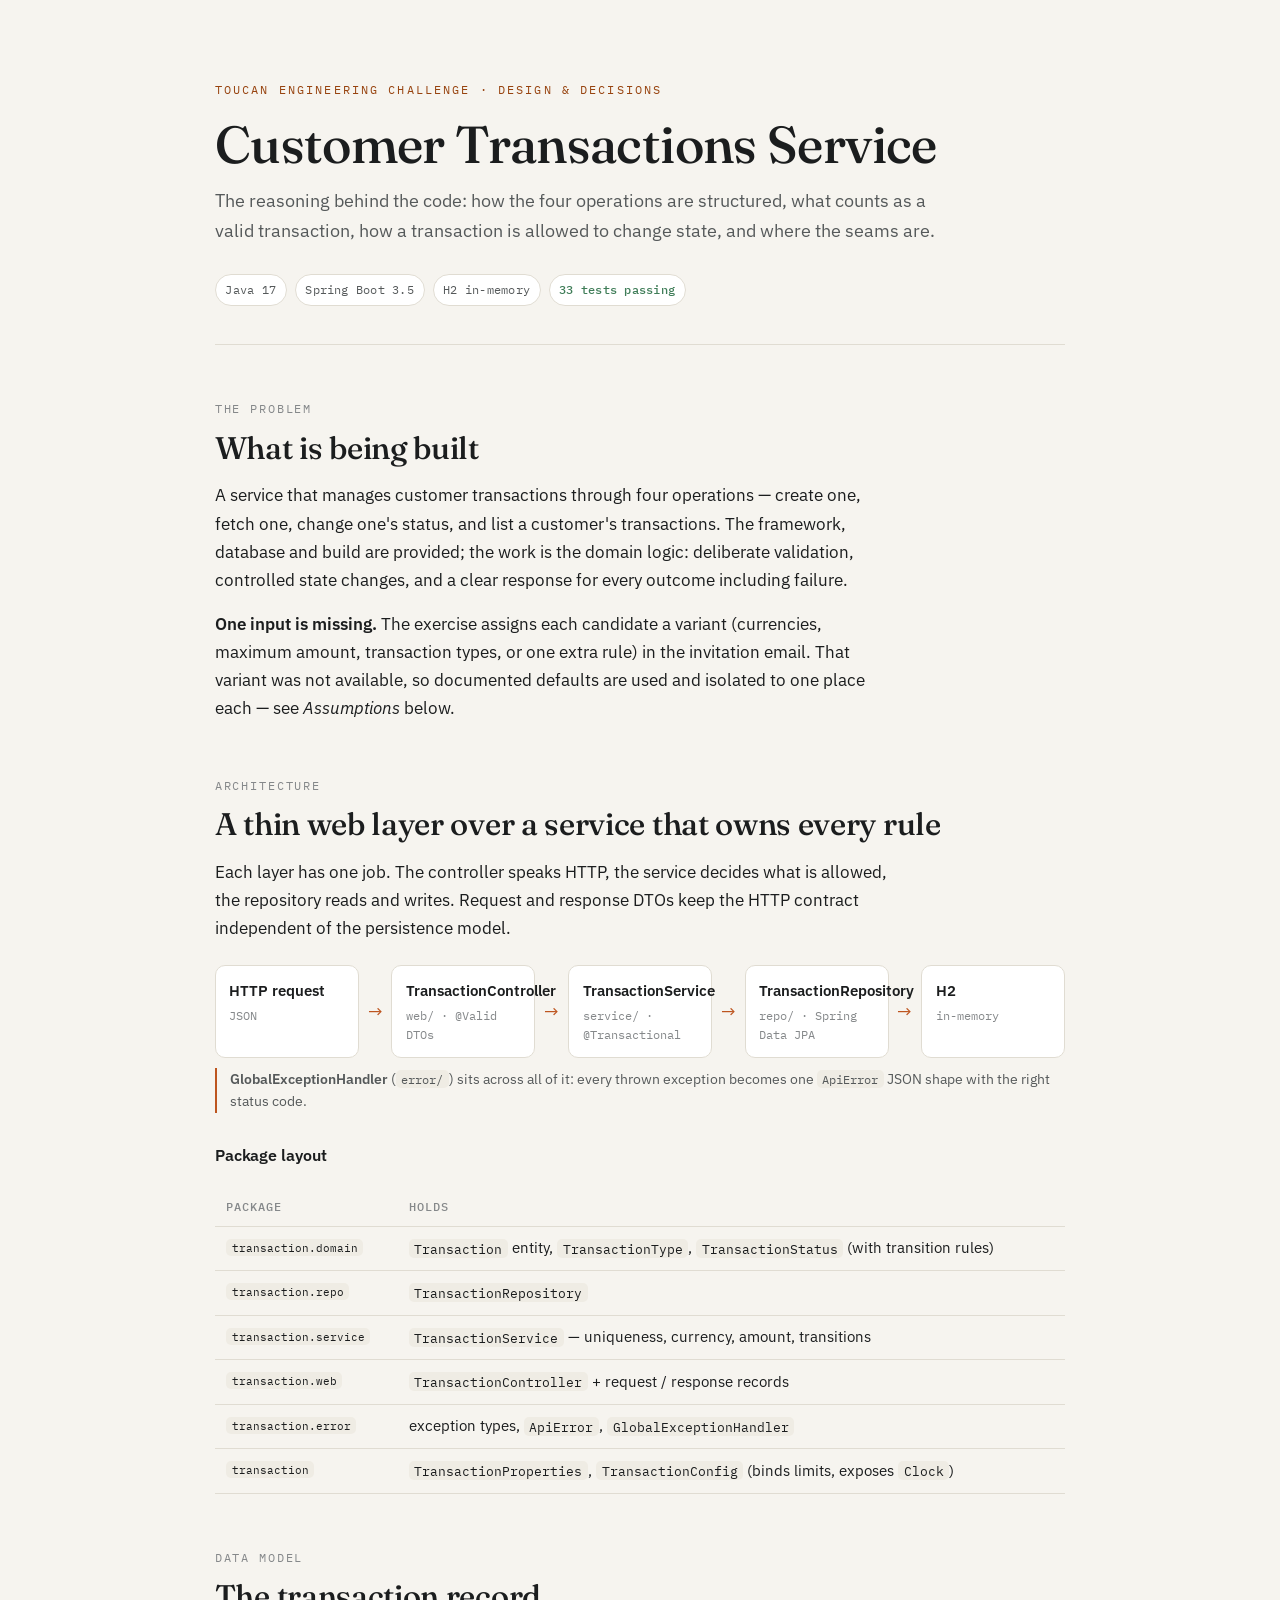
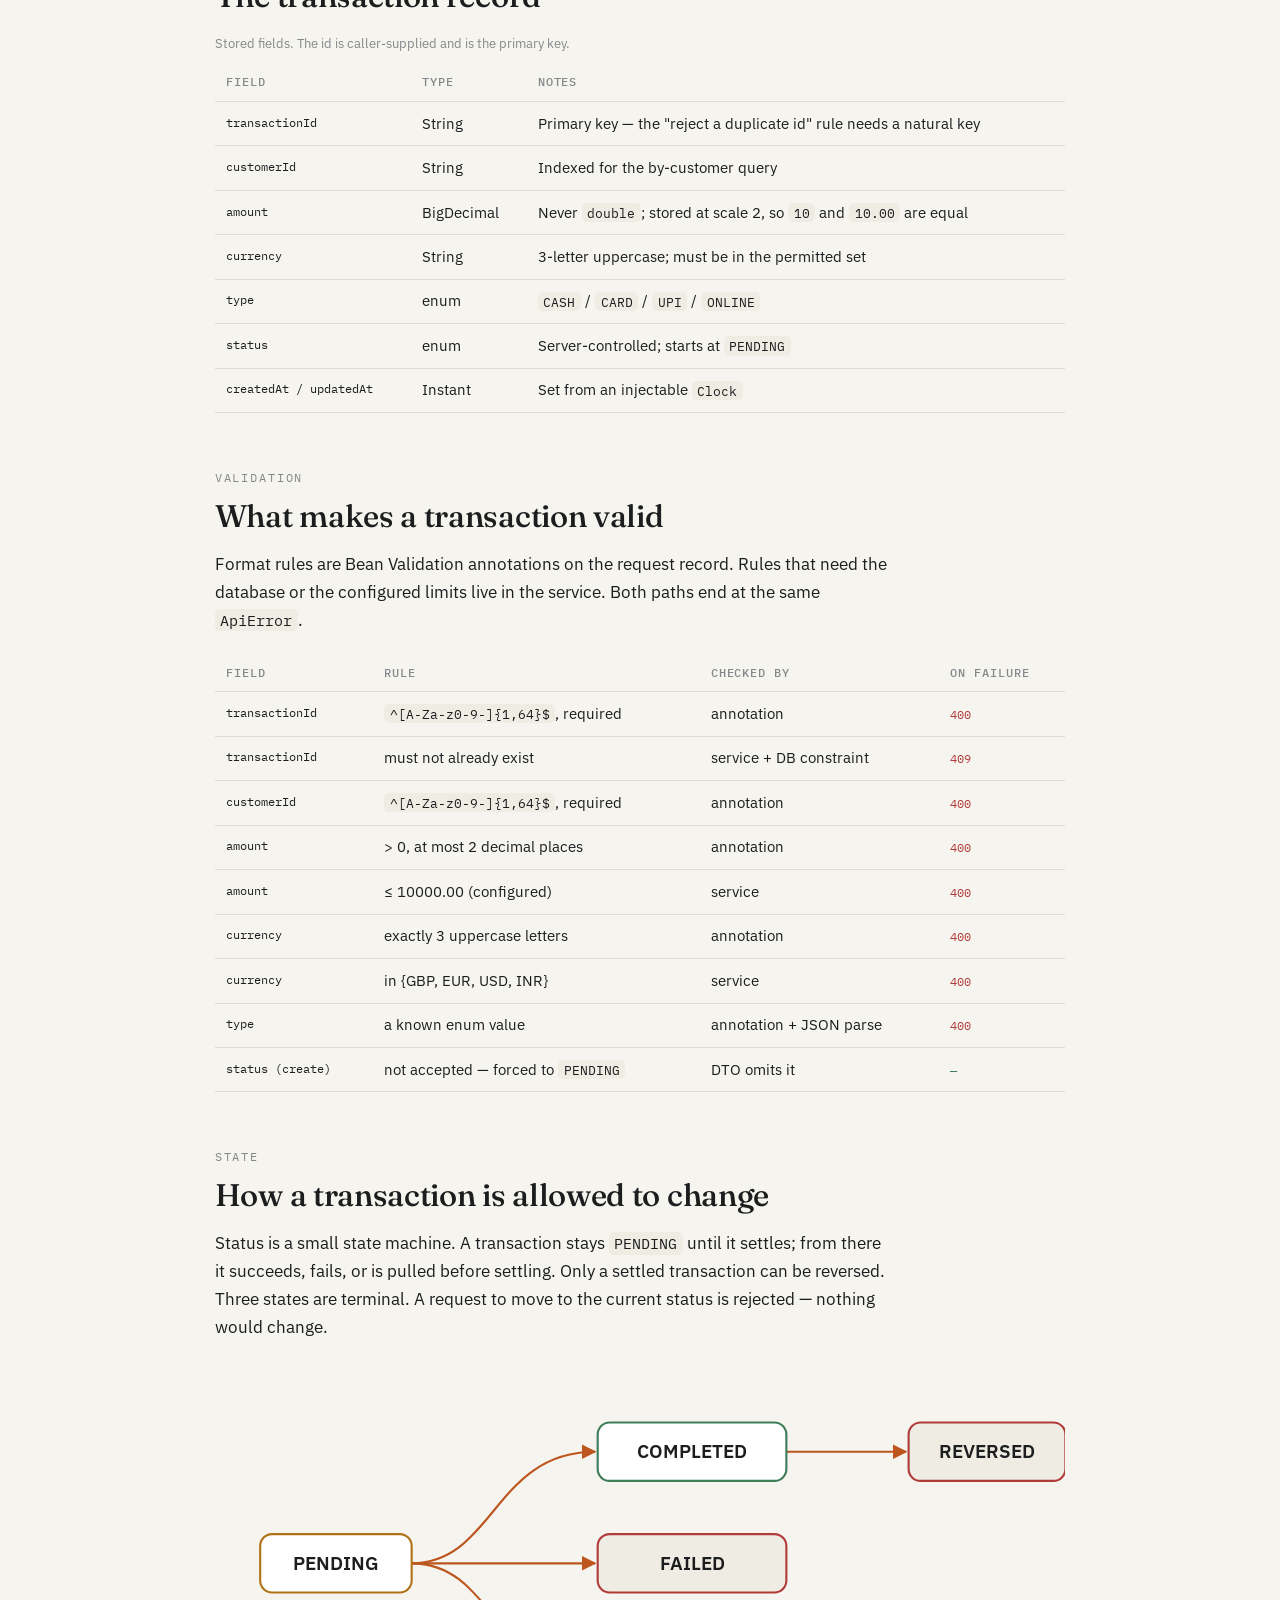
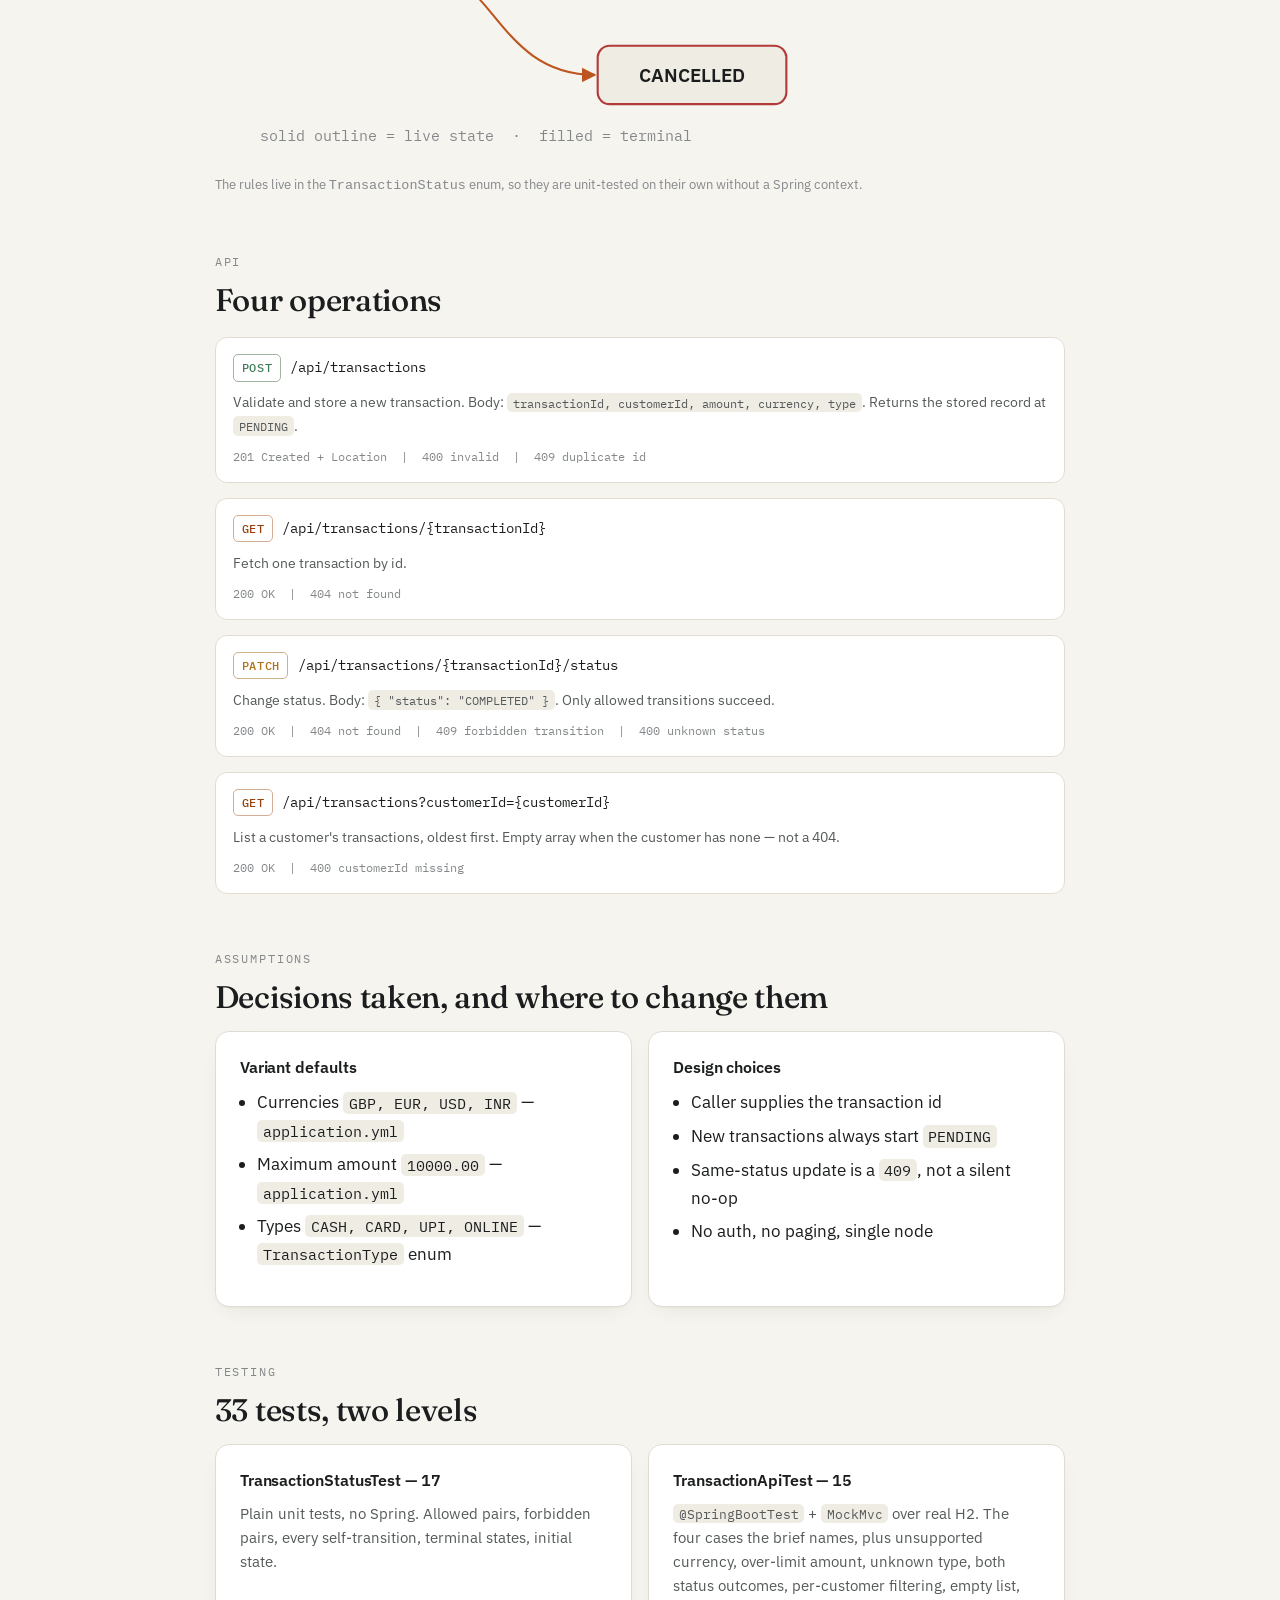
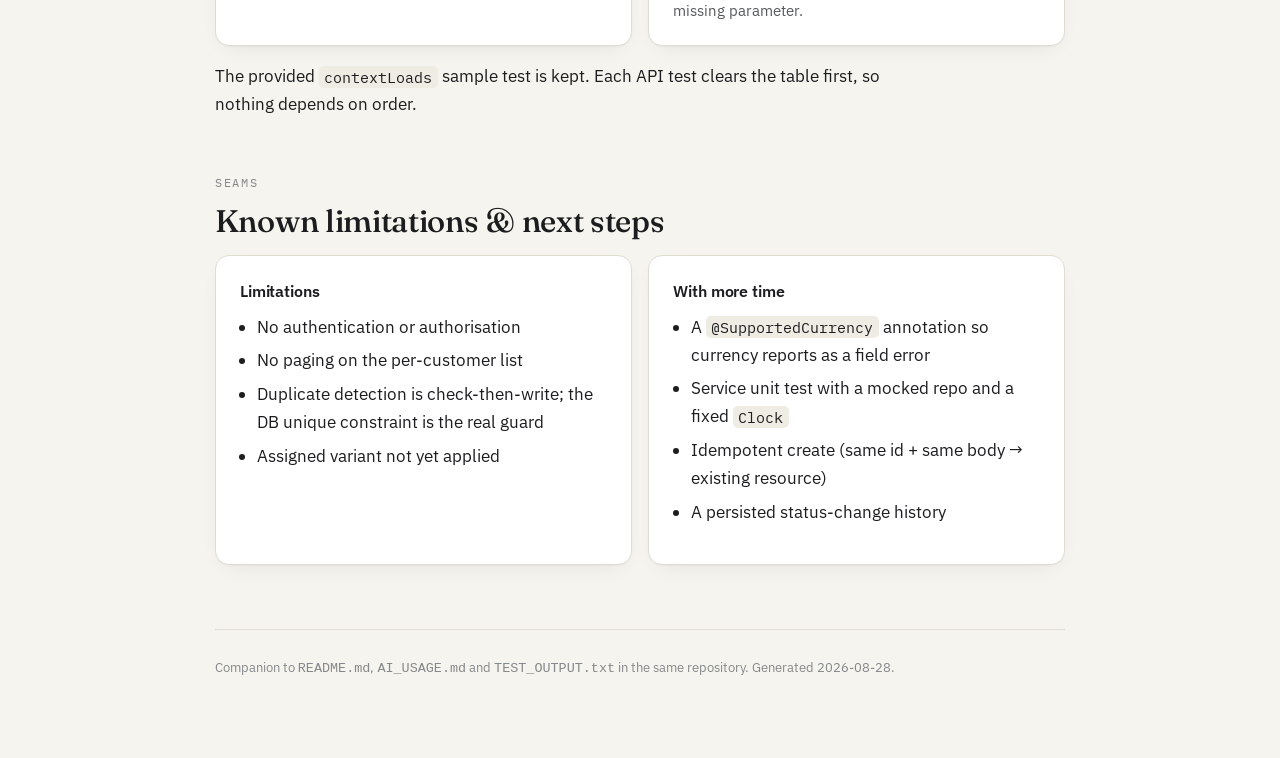
==== commit b0757aa0: "change: transaction types are payment methods (CASH, CARD, UPI, ONLINE) The brief leaves 'Transactio" ====
--- a/docs/design.html
+++ b/docs/design.html
@@ -263,7 +263,7 @@
           <tr><td class="tag">customerId</td><td>String</td><td>Indexed for the by-customer query</td></tr>
           <tr><td class="tag">amount</td><td>BigDecimal</td><td>Never <code>double</code>; stored at scale 2, so <code>10</code> and <code>10.00</code> are equal</td></tr>
           <tr><td class="tag">currency</td><td>String</td><td>3-letter uppercase; must be in the permitted set</td></tr>
-          <tr><td class="tag">type</td><td>enum</td><td><code>DEPOSIT</code> / <code>WITHDRAWAL</code> / <code>TRANSFER</code> / <code>REFUND</code></td></tr>
+          <tr><td class="tag">type</td><td>enum</td><td><code>CASH</code> / <code>CARD</code> / <code>UPI</code> / <code>ONLINE</code></td></tr>
           <tr><td class="tag">status</td><td>enum</td><td>Server-controlled; starts at <code>PENDING</code></td></tr>
           <tr><td class="tag">createdAt / updatedAt</td><td>Instant</td><td>Set from an injectable <code>Clock</code></td></tr>
         </tbody>
@@ -371,7 +371,7 @@
         <ul class="clean">
           <li>Currencies <code>GBP, EUR, USD, INR</code> &mdash; <code>application.yml</code></li>
           <li>Maximum amount <code>10000.00</code> &mdash; <code>application.yml</code></li>
-          <li>Types <code>DEPOSIT, WITHDRAWAL, TRANSFER, REFUND</code> &mdash; <code>TransactionType</code> enum</li>
+          <li>Types <code>CASH, CARD, UPI, ONLINE</code> &mdash; <code>TransactionType</code> enum</li>
         </ul>
       </div>
       <div class="card">
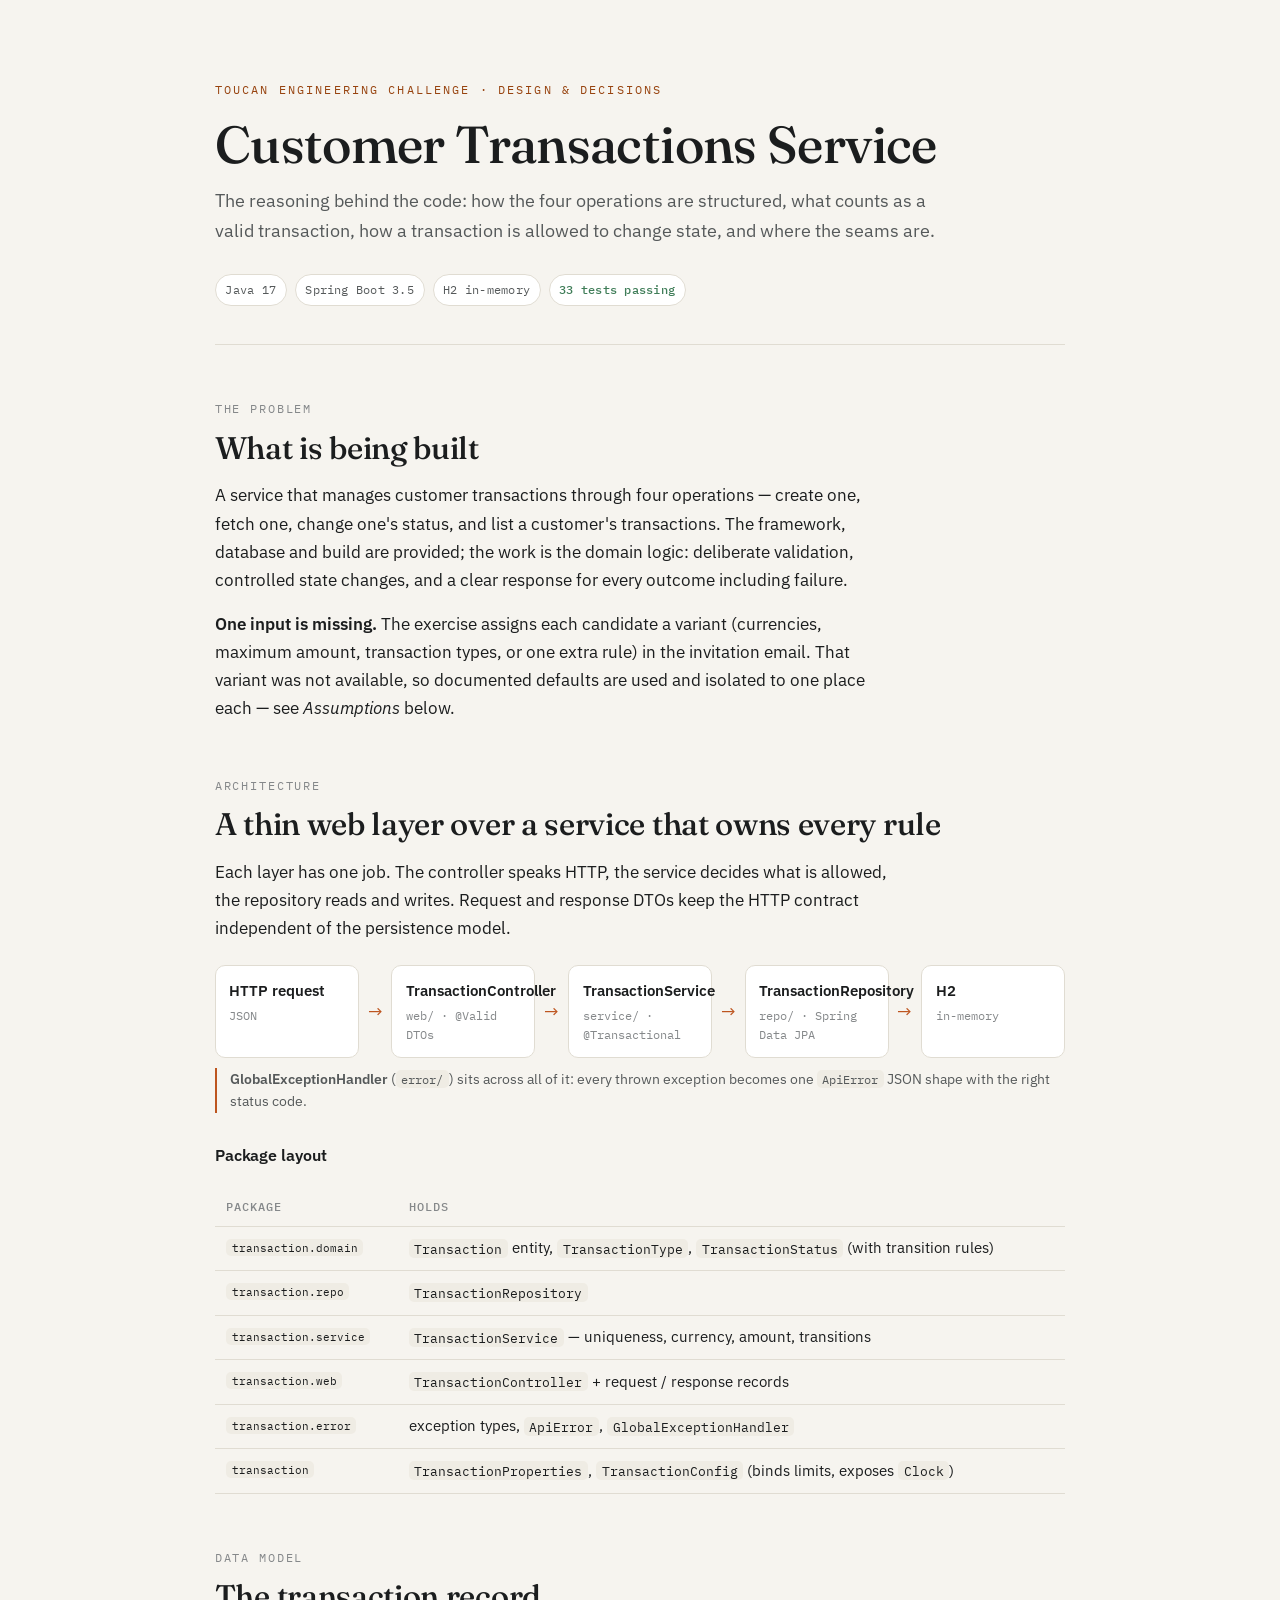
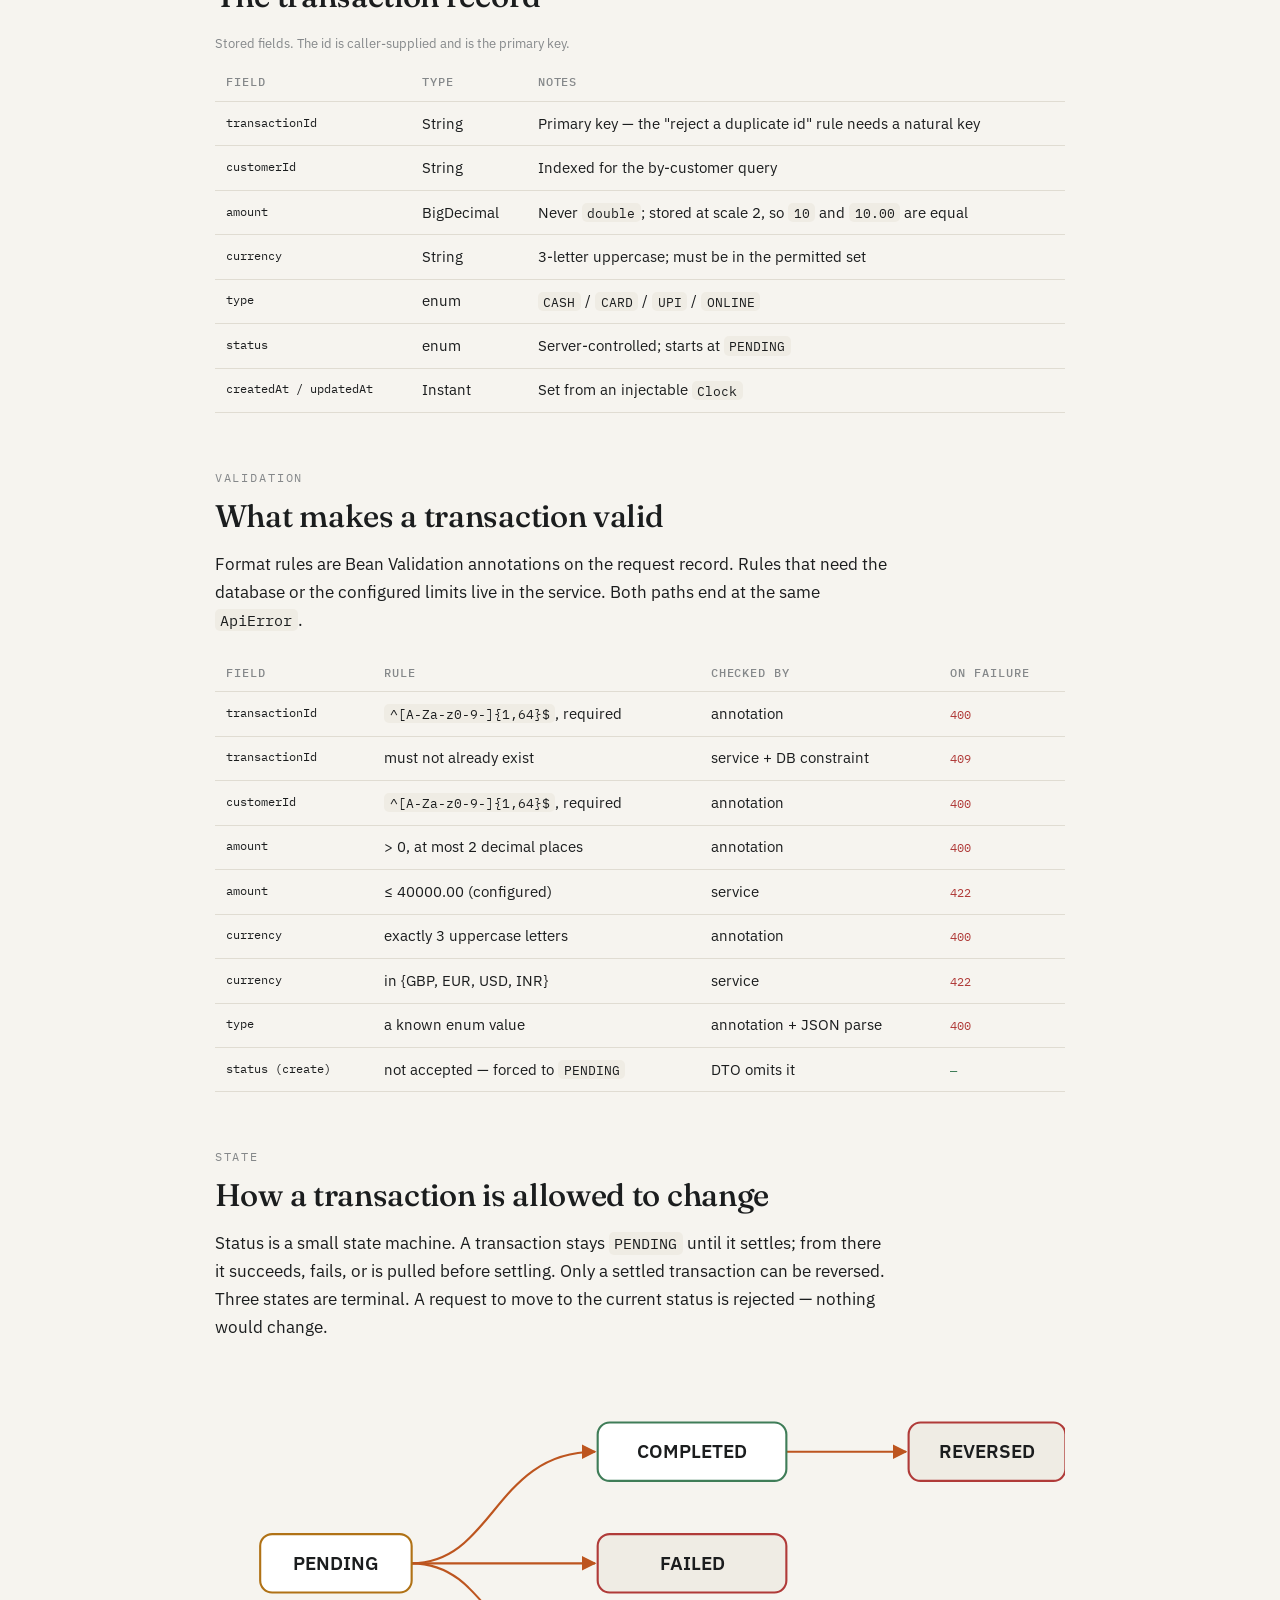
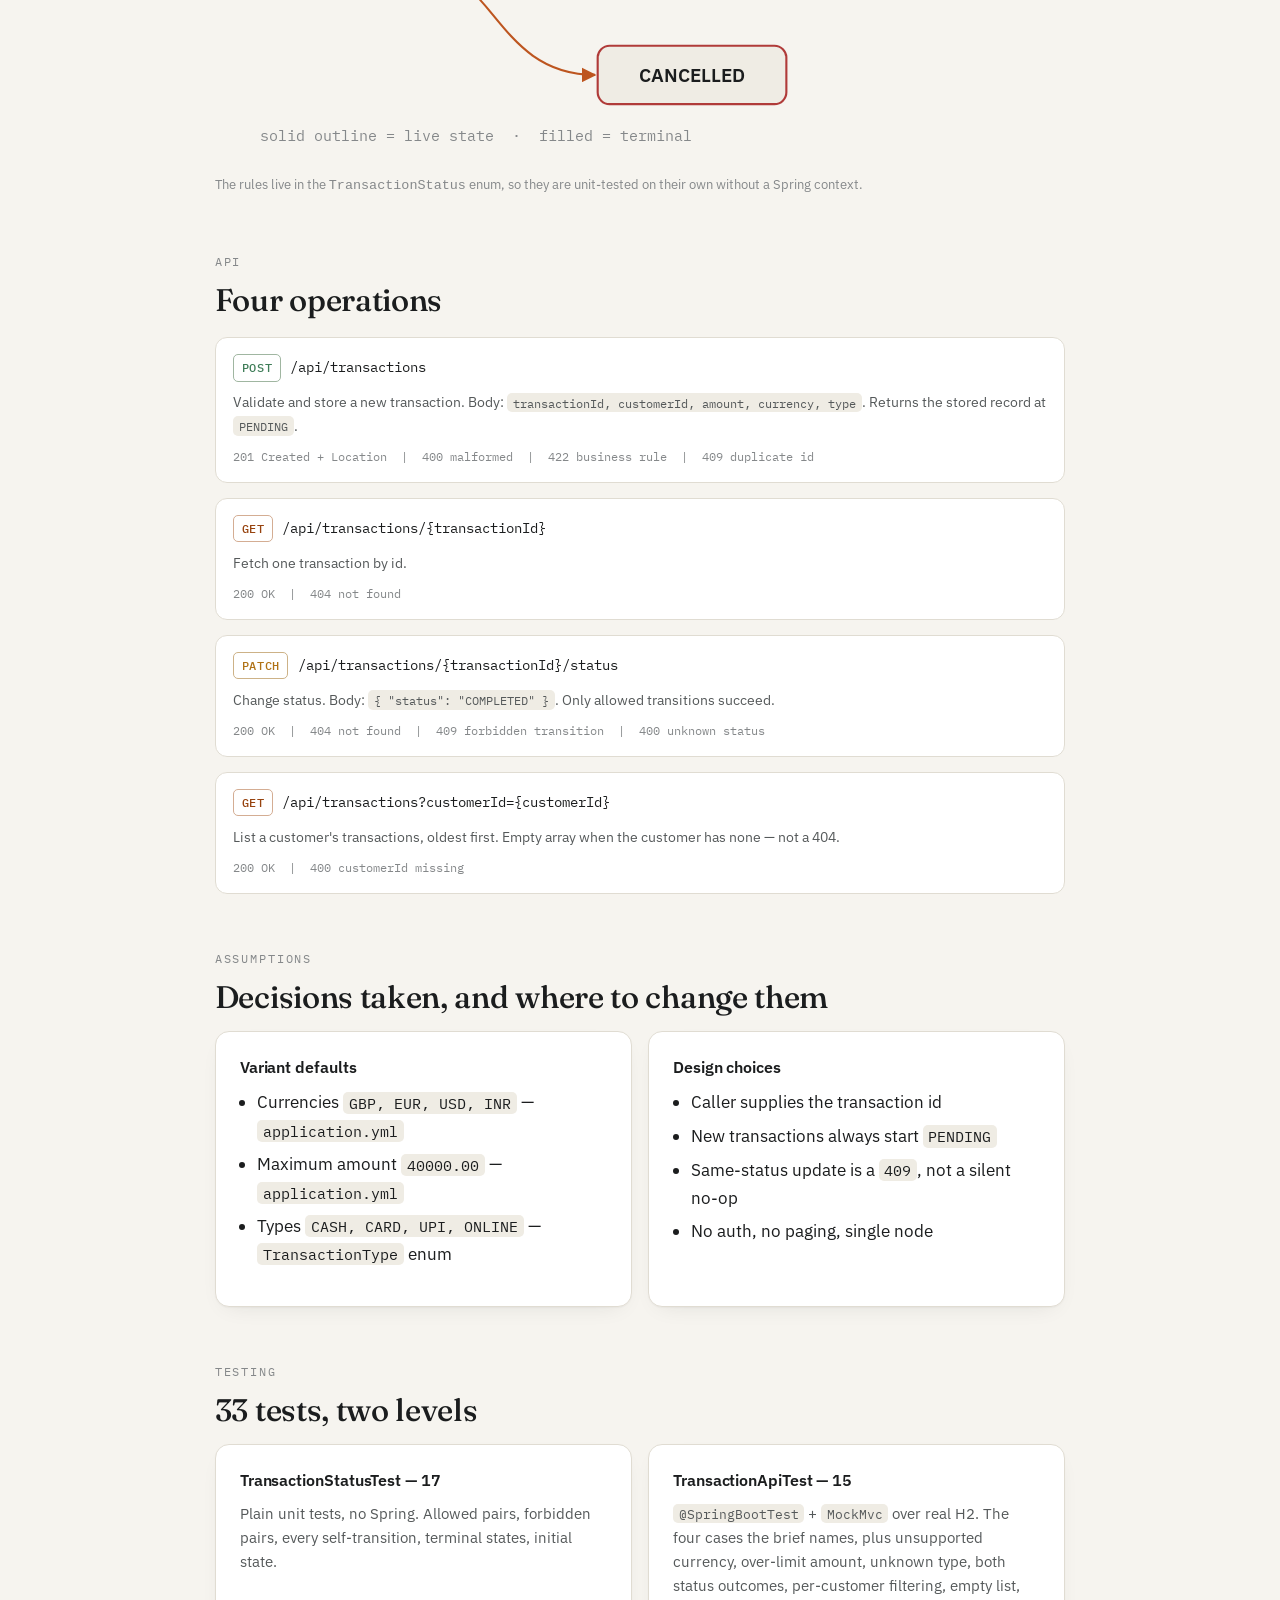
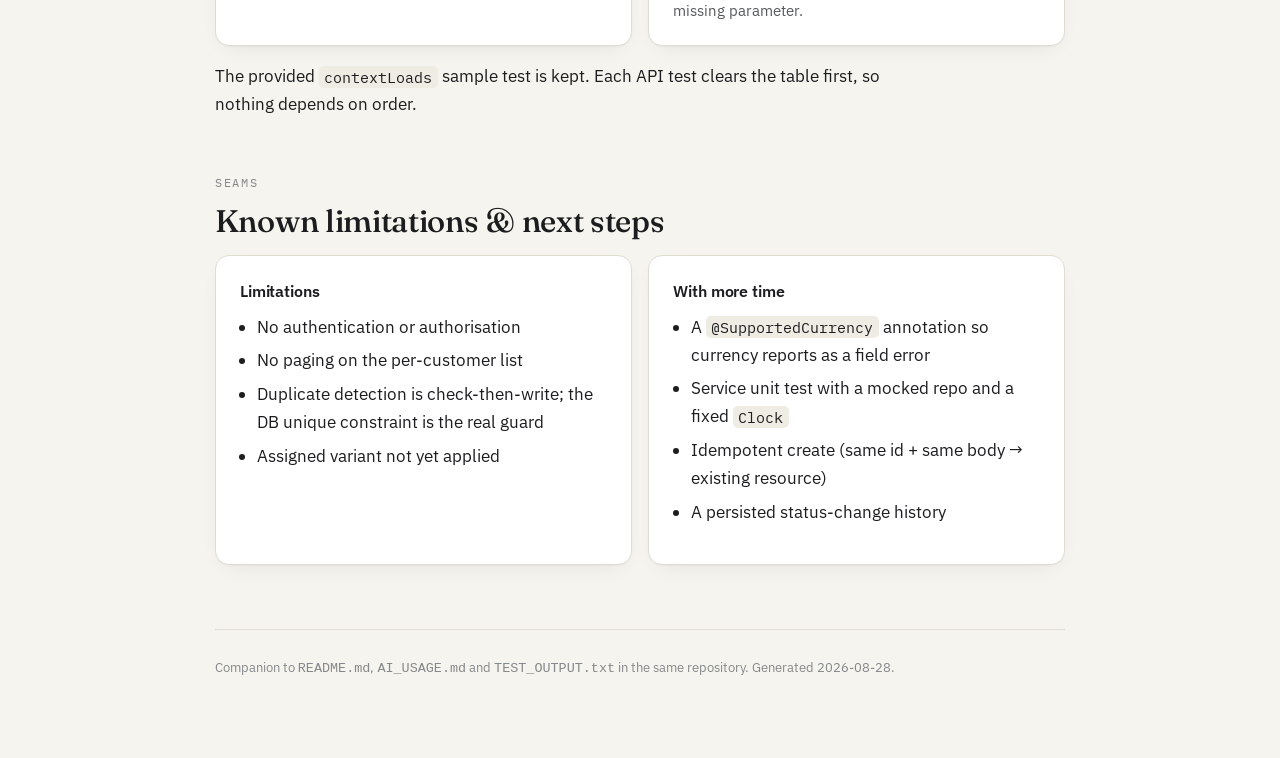
==== commit b15f46dd: "change: raise maximum transaction amount to 40000.00 - application.yml: transaction.max-amount 10000" ====
--- a/docs/design.html
+++ b/docs/design.html
@@ -283,9 +283,9 @@
           <tr><td class="tag">transactionId</td><td>must not already exist</td><td>service + DB constraint</td><td><span class="tag bad">409</span></td></tr>
           <tr><td class="tag">customerId</td><td><code>^[A-Za-z0-9-]{1,64}$</code>, required</td><td>annotation</td><td><span class="tag bad">400</span></td></tr>
           <tr><td class="tag">amount</td><td>&gt; 0, at most 2 decimal places</td><td>annotation</td><td><span class="tag bad">400</span></td></tr>
-          <tr><td class="tag">amount</td><td>&le; 10000.00 (configured)</td><td>service</td><td><span class="tag bad">400</span></td></tr>
+          <tr><td class="tag">amount</td><td>&le; 40000.00 (configured)</td><td>service</td><td><span class="tag bad">422</span></td></tr>
           <tr><td class="tag">currency</td><td>exactly 3 uppercase letters</td><td>annotation</td><td><span class="tag bad">400</span></td></tr>
-          <tr><td class="tag">currency</td><td>in {GBP, EUR, USD, INR}</td><td>service</td><td><span class="tag bad">400</span></td></tr>
+          <tr><td class="tag">currency</td><td>in {GBP, EUR, USD, INR}</td><td>service</td><td><span class="tag bad">422</span></td></tr>
           <tr><td class="tag">type</td><td>a known enum value</td><td>annotation + JSON parse</td><td><span class="tag bad">400</span></td></tr>
           <tr><td class="tag">status (create)</td><td>not accepted &mdash; forced to <code>PENDING</code></td><td>DTO omits it</td><td><span class="tag ok">&mdash;</span></td></tr>
         </tbody>
@@ -342,7 +342,7 @@
       <div class="endpoint">
         <div class="line"><span class="method post">POST</span><span class="path">/api/transactions</span></div>
         <p>Validate and store a new transaction. Body: <code>transactionId, customerId, amount, currency, type</code>. Returns the stored record at <code>PENDING</code>.</p>
-        <div class="codes">201 Created + Location &nbsp;|&nbsp; 400 invalid &nbsp;|&nbsp; 409 duplicate id</div>
+        <div class="codes">201 Created + Location &nbsp;|&nbsp; 400 malformed &nbsp;|&nbsp; 422 business rule &nbsp;|&nbsp; 409 duplicate id</div>
       </div>
       <div class="endpoint">
         <div class="line"><span class="method get">GET</span><span class="path">/api/transactions/{transactionId}</span></div>
@@ -370,7 +370,7 @@
         <h3 style="margin-top:0">Variant defaults</h3>
         <ul class="clean">
           <li>Currencies <code>GBP, EUR, USD, INR</code> &mdash; <code>application.yml</code></li>
-          <li>Maximum amount <code>10000.00</code> &mdash; <code>application.yml</code></li>
+          <li>Maximum amount <code>40000.00</code> &mdash; <code>application.yml</code></li>
           <li>Types <code>CASH, CARD, UPI, ONLINE</code> &mdash; <code>TransactionType</code> enum</li>
         </ul>
       </div>
